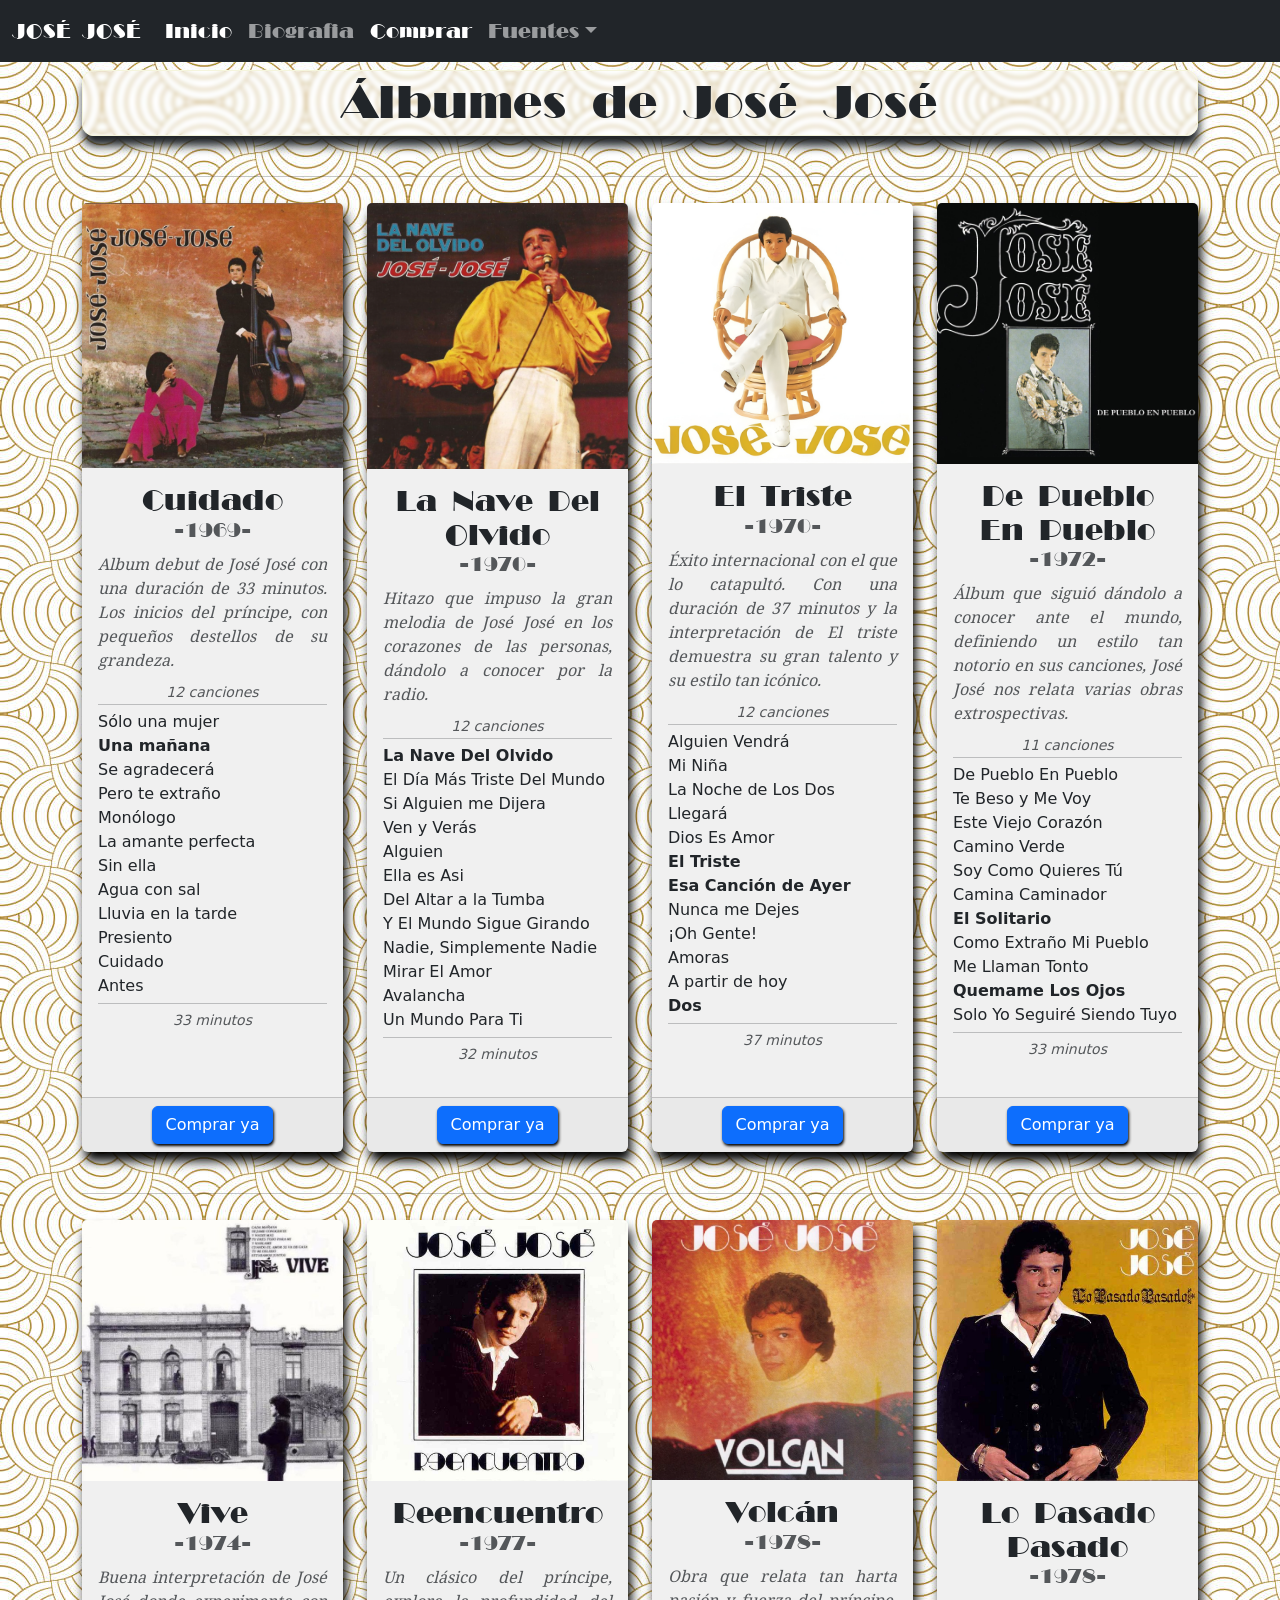
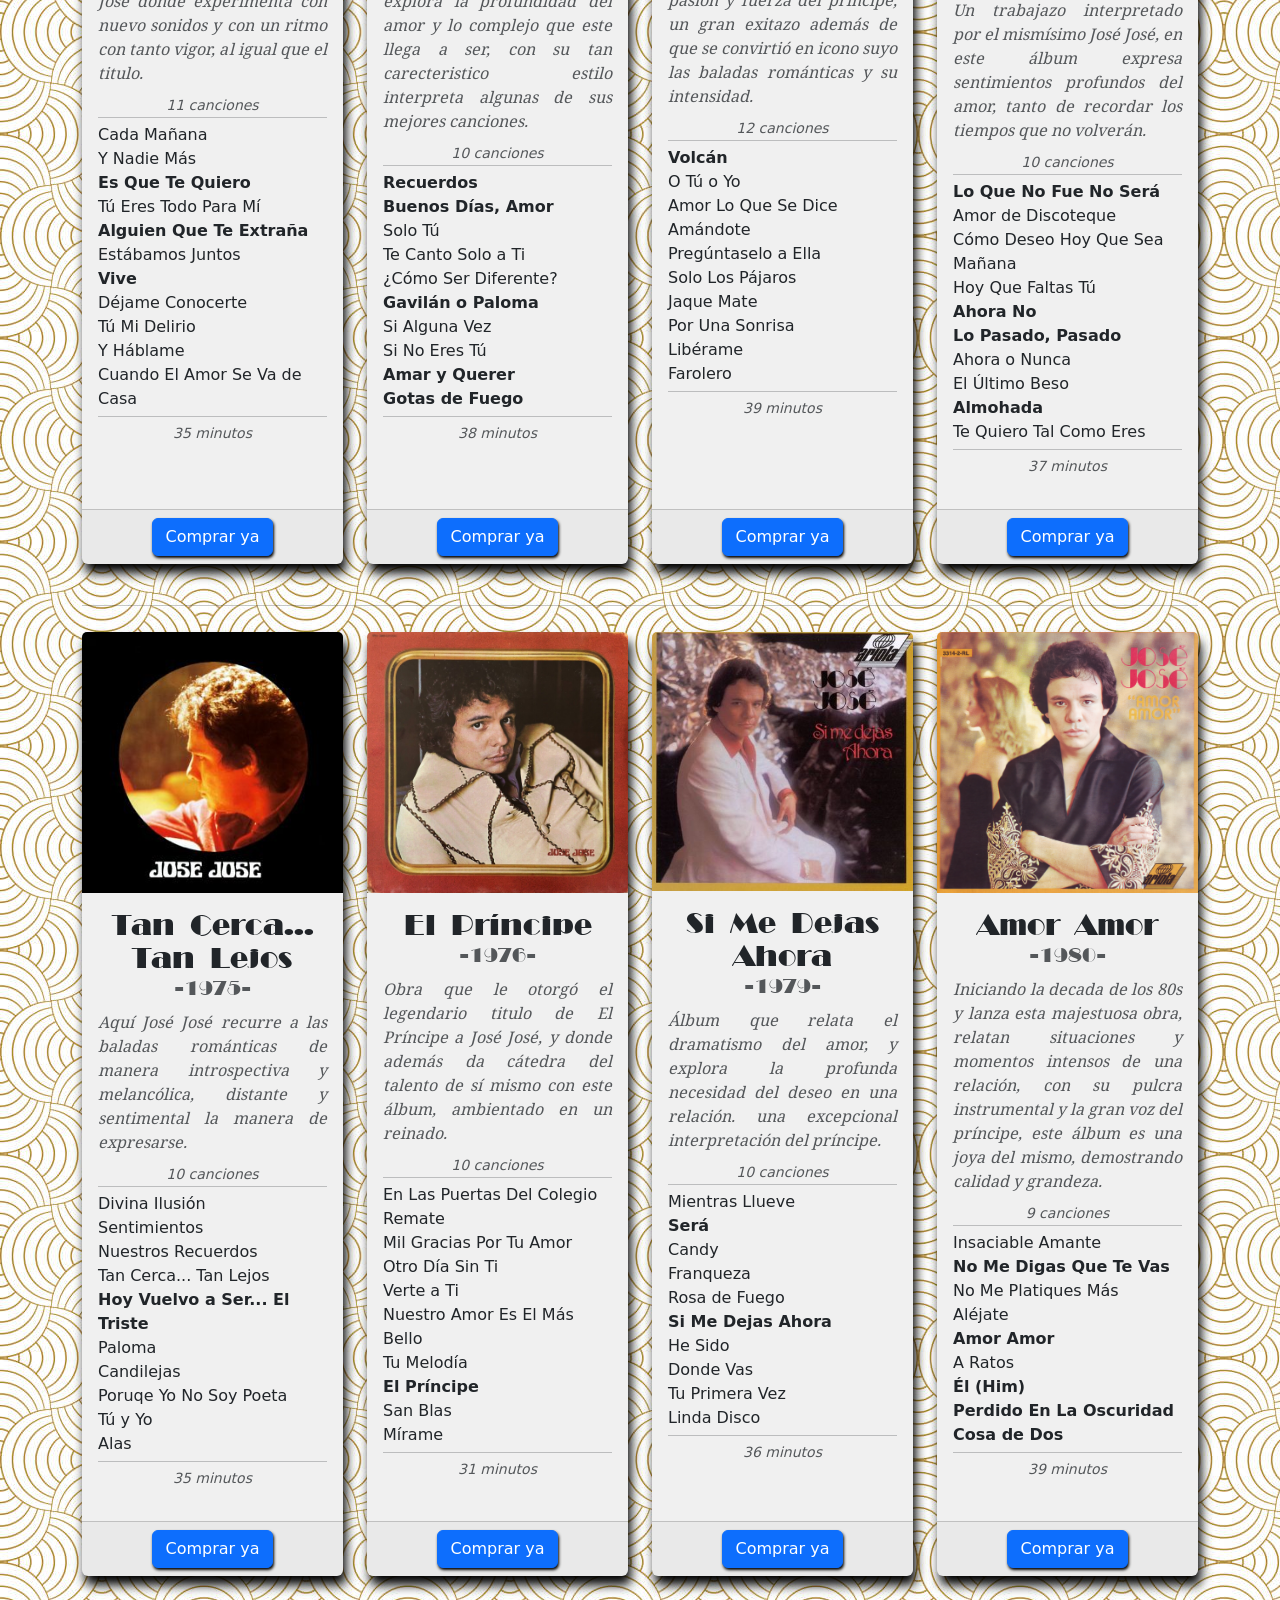
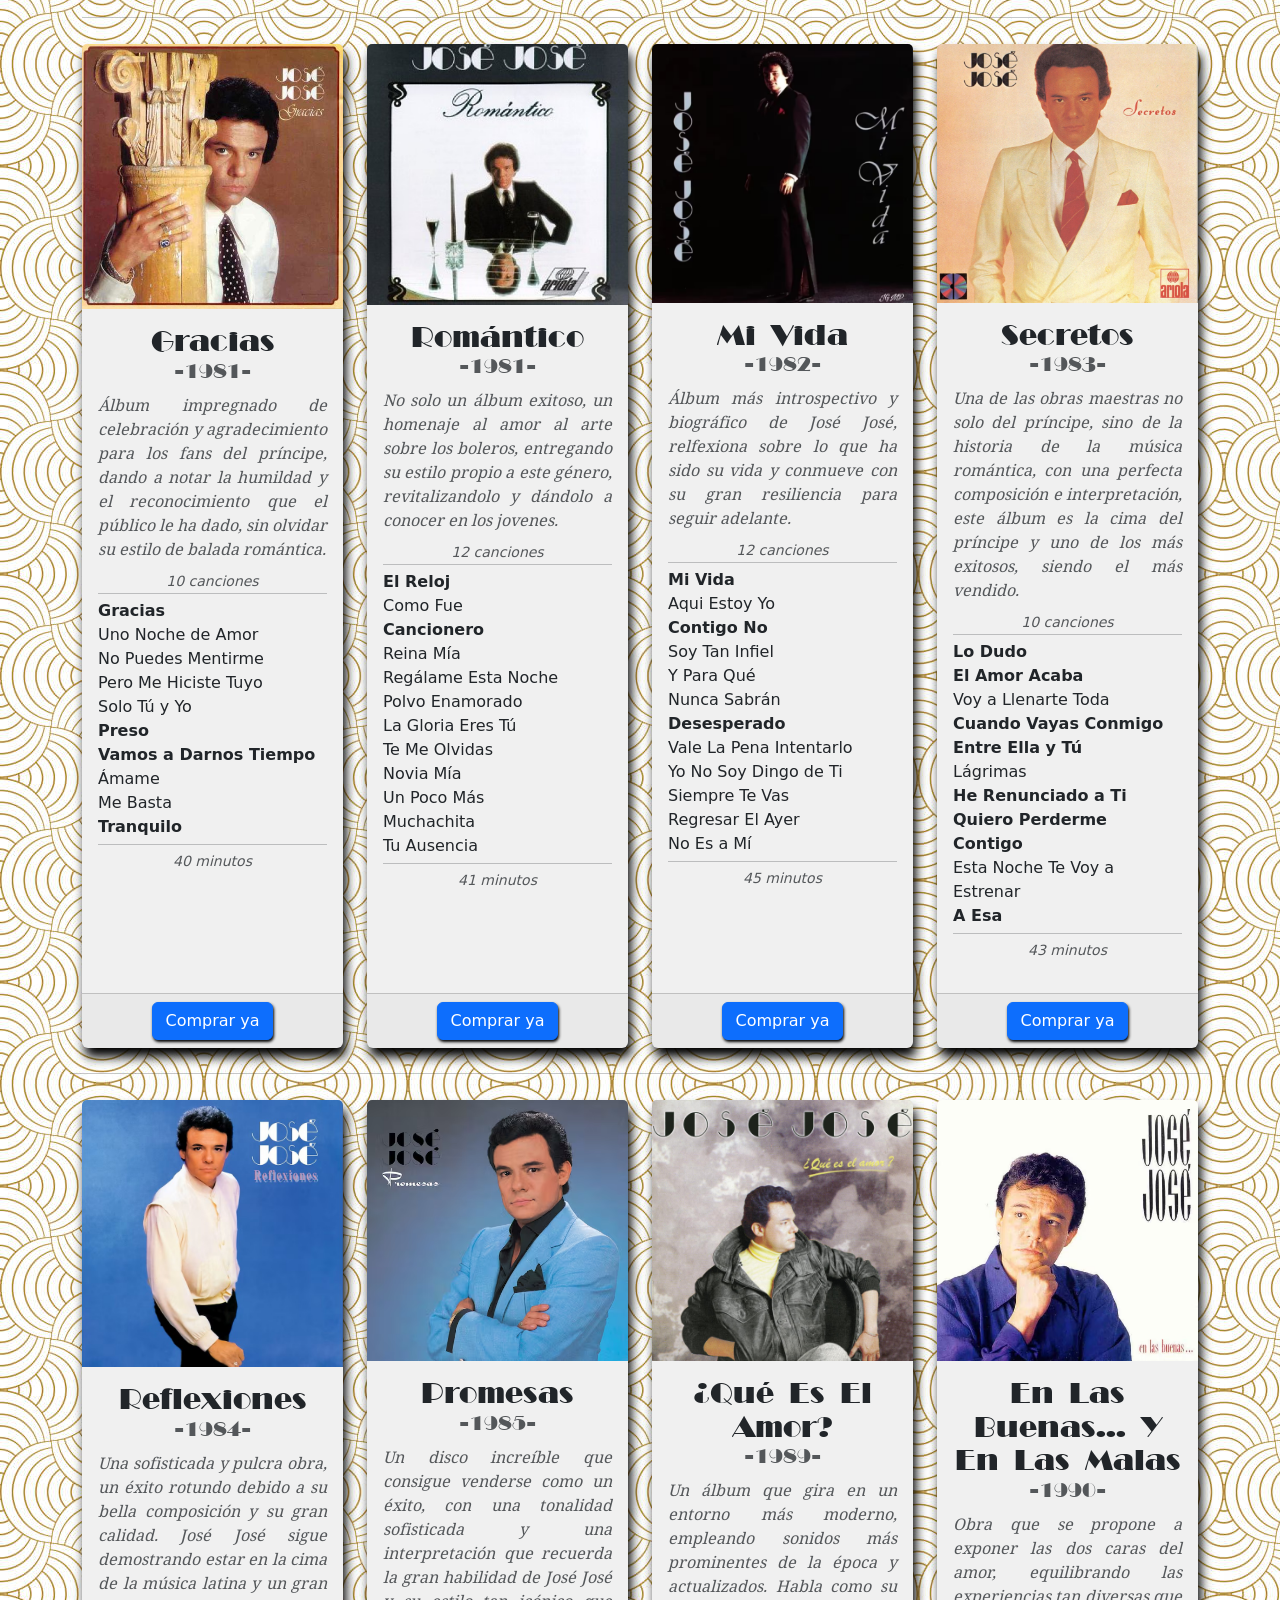
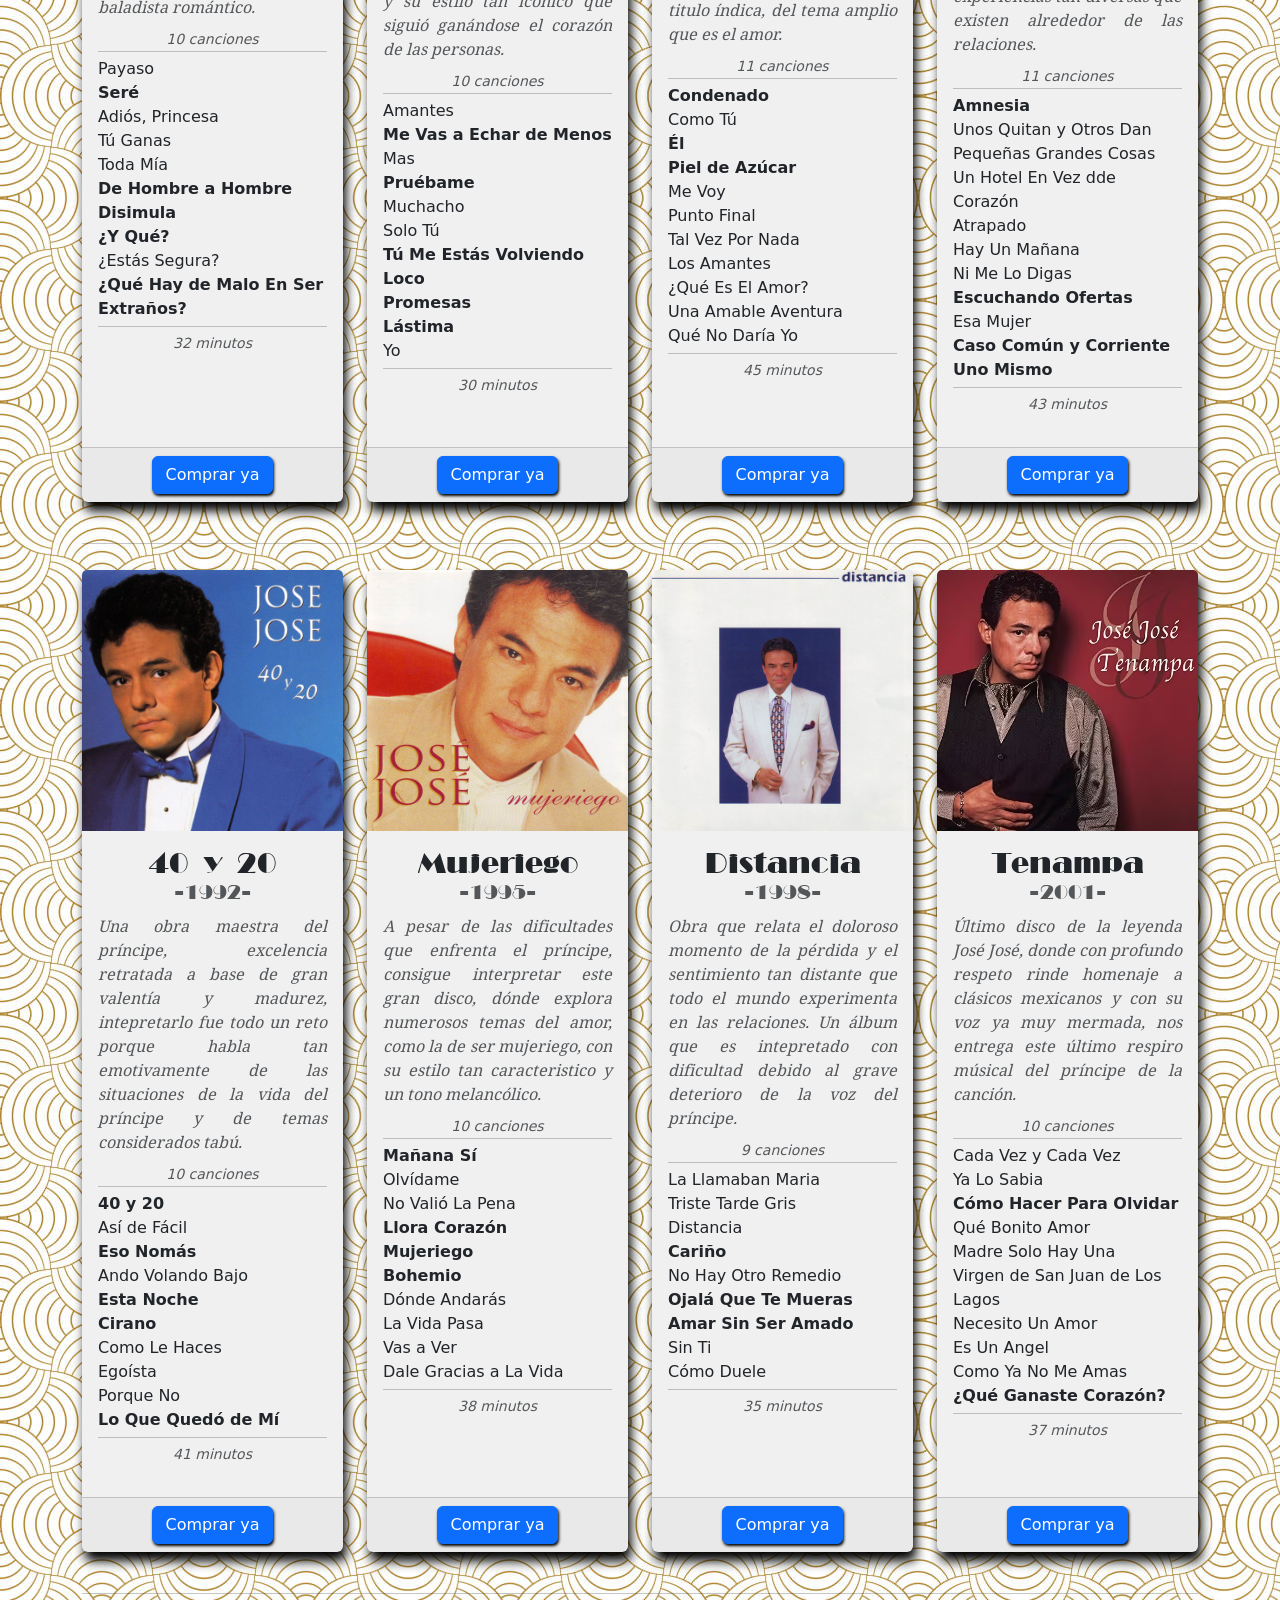
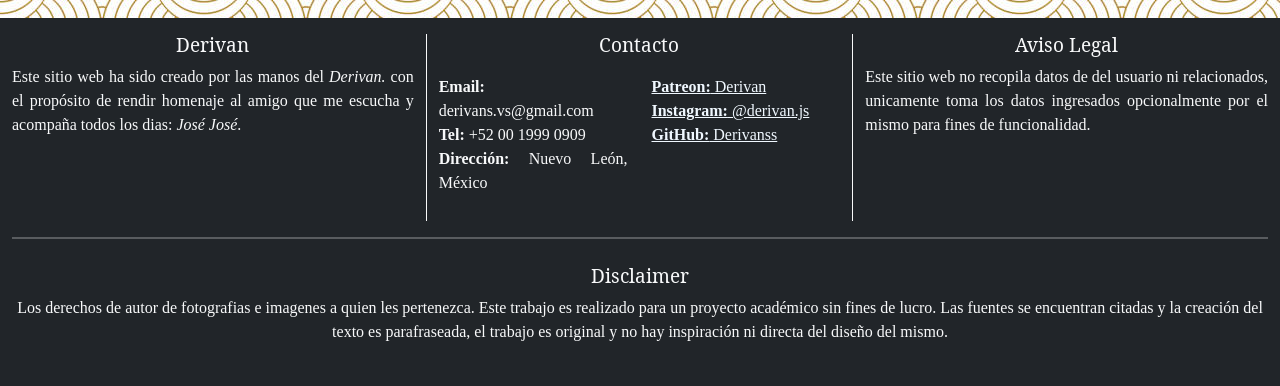
==== albumes.html @ b5725719 "Añadir todos los archivos Subí todos los archivos necesarios para la página, los HTML, los CSS, imág" ====
<!DOCTYPE html>
<html lang="en">
<head>
    <meta charset="UTF-8">
    <meta name="viewport" content="width=device-width, initial-scale=1.0">
    <title>José José Álbumes</title>

    <!--Bootstrap-->
    <link href="https://cdn.jsdelivr.net/npm/bootstrap@5.3.8/dist/css/bootstrap.min.css" rel="stylesheet" integrity="sha384-sRIl4kxILFvY47J16cr9ZwB07vP4J8+LH7qKQnuqkuIAvNWLzeN8tE5YBujZqJLB" crossorigin="anonymous">
    <script src="https://cdn.jsdelivr.net/npm/bootstrap@5.3.8/dist/js/bootstrap.bundle.min.js" integrity="sha384-FKyoEForCGlyvwx9Hj09JcYn3nv7wiPVlz7YYwJrWVcXK/BmnVDxM+D2scQbITxI" crossorigin="anonymous"></script>
    
    <!--Estilos-->
    <link rel="stylesheet" href="style.css">
    <link rel="stylesheet" href="fonts/fonts.css">
</head>
<body>

    <!--Barra de navegción-->
    <nav class="navbar navbar-expand-sm bg-dark navbar-dark sticky-top">

        <!--Contenido del navbar-->
        <div class="container-fluid">

            <!--Logo del navbar-->
            <a class="navbar-brand"  href="index.html">JOSÉ JOSÉ</a>

            <button class="navbar-toggler" type="button" data-bs-toggle="collapse" data-bs-target="#collapsibleNavbar">
                <span class="navbar-toggler-icon"></span>
            </button>

            <!--Los links del navbar-->
            <div class="collapse navbar-collapse" id="collapsibleNavbar">

                <ul class="navbar-nav">
                    <li class="nav-item">
                        <a class="nav-link active" href="#">Inicio</a>
                    </li>

                    <li class="nav-item">
                        <a class="nav-link" href="index.html">Biografia</a>
                    </li>

                    <li class="nav-item">
                        <a class="nav-link active" href="formulario-compra.html">Comprar</a>
                    </li>

                    <li class="nav-item dropdown">
                        <a class="nav-link dropdown-toggle" href="#" role="button" data-bs-toggle="dropdown">Fuentes</a>
                        <ul class="dropdown-menu">
                            <li>
                                <a href="https://www.discogs.com/es/artist/905529-Jos%C3%A9-Jos%C3%A9" class="dropdown-item" target="_blank">🌐 Discogs</a>
                            </li>
                            <li>
                                <a href="https://www.letras.com/jose-jose/discografia/" class="dropdown-item" target="_blank">🌐 Letras</a>
                            </li>
                                <a href="https://www.todomusica.org/jose_jose/discografia/" class="dropdown-item" target="_blank">🌐 TodoMusica</a>
                            </li>
                        </ul>
                    </li>
                </ul>

            </div>

        </div>
    </nav>

    <!--Contenido-->
    <div class="container">

        <div class="row">

            <div class="col-12 mt-2">

                <h1 class="titulos mb-4"> Álbumes de José José</h1>
            </div>
        </div>

        <hr>

        <div class="row">

            <div class="col-6 col-lg-3">

                <div class="card w-100 h-100 c1">
                    <img class="card-img-top w-100" src="images/albums/jose-jose-cuidado.png" alt="José José Cuidado" title="José José Cuidado">
                    <div class="card-body">
                        <h3 class="card-title centro broadway">Cuidado</h3>
                        <h5 class="card-title centro  broadway texto-suave">-1969-</h5>
                        <p class="card-text noto fs-6 justificado fst-italic texto-suave">Album debut de José José con una duración de 33 minutos. Los inicios del príncipe, con pequeños destellos de su grandeza.</p>
                        <p class="centro small texto-suave fst-italic" style="margin-bottom: -15px; margin-top:10px;">12 canciones</p>
                        <hr style="margin-bottom: 5px;">
                        <ol class="list-group list-group-flush list-unstyled">
                            <li>Sólo una mujer</li>
                            <li><strong>Una mañana</strong></li>
                            <li>Se agradecerá</li>
                            <li>Pero te extraño</li>
                            <li>Monólogo</li>
                            <li>La amante perfecta</li>
                            <li>Sin ella</li>
                            <li>Agua con sal</li>
                            <li>Lluvia en la tarde</li>
                            <li>Presiento</li>
                            <li>Cuidado</li>
                            <li>Antes</li>
                        </ol>
                        <hr style="margin-top: 5px;">
                        <p class="centro small texto-suave fst-italic" style="margin-top: -10px;">33 minutos</p>
                    </div>
                    <div class="card-footer text-center">
                        <a href="formulario-compra.html">
                            <button type="button" class="btn btn-primary boton-2">Comprar ya</button>
                        </a>
                    </div>
                </div>

            </div>

            <div class="col-6 col-lg-3">

                <div class="card w-100 h-100 c2">
                    <img class="card-img-top w-100" src="images/albums/jose-jose-la-nave-del-olvido.png" alt="José José La Nave Del Olvido" title="José José La Nave Del Olvido">
                    <div class="card-body">
                        <h3 class="card-title centro broadway">La Nave Del Olvido</h3>
                        <h5 class="card-title centro  broadway texto-suave">-1970-</h5>
                        <p class="card-text noto fs-6 justificado fst-italic texto-suave ">Hitazo que impuso la gran melodia de José José en los corazones de las personas, dándolo a conocer por la radio.</p>
                        <p class="centro small texto-suave fst-italic" style="margin-bottom: -15px; margin-top:10px;">12 canciones</p>
                        <hr style="margin-bottom: 5px;">
                        <ol class="list-group list-group-flush list-unstyled">
                            <li><strong>La Nave Del Olvido</strong></li>
                            <li>El Día Más Triste Del Mundo</li>
                            <li>Si Alguien me Dijera</li>
                            <li>Ven y Verás</li>
                            <li>Alguien</li>
                            <li>Ella es Asi</li>
                            <li>Del Altar a la Tumba</li>
                            <li>Y El Mundo Sigue Girando</li>
                            <li>Nadie, Simplemente Nadie</li>
                            <li>Mirar El Amor</li>
                            <li>Avalancha</li>
                            <li>Un Mundo Para Ti</li>
                        </ol>
                        <hr style="margin-top: 5px;">
                        <p class="centro small texto-suave fst-italic" style="margin-top: -10px;">32 minutos</p>
                    </div>
                    <div class="card-footer text-center">
                        <a href="formulario-compra.html">
                            <button type="button" class="btn btn-primary boton-2">Comprar ya</button>
                        </a>
                    </div>
                </div>

            </div>

            <hr class="d-md-none">

            <div class="col-6 col-lg-3">

                <div class="card w-100 h-100 c3">
                    <img class="card-img-top w-100" src="images/albums/jose-jose-el-triste.png" alt="José José El Triste" title="José José El Triste">
                    <div class="card-body">
                        <h3 class="card-title centro broadway">El Triste</h3>
                        <h5 class="card-title centro  broadway texto-suave">-1970-</h5>
                        <p class="card-text noto fs-6 justificado fst-italic texto-suave">Éxito internacional con el que lo catapultó. Con una duración de 37 minutos y la interpretación de <i>El triste</i> demuestra su gran talento y su estilo tan icónico.</p>
                        <p class="centro small texto-suave fst-italic" style="margin-bottom: -15px; margin-top:10px;">12 canciones</p>
                        <hr style="margin-bottom: 5px;">
                        <ol class="list-group list-group-flush list-unstyled">
                            <li>Alguien Vendrá</li>
                            <li>Mi Niña</li>
                            <li>La Noche de Los Dos</li>
                            <li>Llegará</li>
                            <li>Dios Es Amor</li>
                            <li><strong>El Triste</strong></li>
                            <li><strong>Esa Canción de Ayer</strong></li>
                            <li>Nunca me Dejes</li>
                            <li>¡Oh Gente!</li>
                            <li>Amoras</li>
                            <li>A partir de hoy</li>
                            <li><strong>Dos</strong></li>
                        </ol>
                        <hr style="margin-top: 5px;">
                        <p class="centro small texto-suave fst-italic" style="margin-top: -10px;">37 minutos</p>
                    </div>
                    <div class="card-footer text-center">
                        <a href="formulario-compra.html">
                            <button type="button" class="btn btn-primary boton-2">Comprar ya</button>
                        </a>
                    </div>
                </div>

            </div>

            <div class="col-6 col-lg-3">

                <div class="card w-100 h-100 c4">
                    <img class="card-img-top w-100" src="images/albums/jose-jose-de-pueblo-en-pueblo.jpg" alt="José José De Pueblo En Pueblo" title="José José De Pueblo En Pueblo">
                    <div class="card-body">
                        <h3 class="card-title centro broadway">De Pueblo En Pueblo</h3>
                        <h5 class="card-title centro  broadway texto-suave">-1972-</h5>
                        <p class="card-text noto fs-6 justificado fst-italic texto-suave">Álbum que siguió dándolo a conocer ante el mundo, definiendo un estilo tan notorio en sus canciones, José José nos relata varias obras extrospectivas.</p>
                        <p class="centro small texto-suave fst-italic" style="margin-bottom: -15px; margin-top:10px;">11 canciones</p>
                        <hr style="margin-bottom: 5px;">
                        <ol class="list-group list-group-flush list-unstyled">
                            <li>De Pueblo En Pueblo</li>
                            <li>Te Beso y Me Voy</li>
                            <li>Este Viejo Corazón</li>
                            <li>Camino Verde</li>
                            <li>Soy Como Quieres Tú</li>
                            <li>Camina Caminador</li>
                            <li><strong>El Solitario</strong></li>
                            <li>Como Extraño Mi Pueblo</li>
                            <li>Me Llaman Tonto</li>
                            <li><strong>Quemame Los Ojos</strong></li>
                            <li>Solo Yo Seguiré Siendo Tuyo</li>
                        </ol>
                        <hr style="margin-top: 5px;">
                        <p class="centro small texto-suave fst-italic" style="margin-top: -10px;">33 minutos</p>
                    </div>
                    <div class="card-footer text-center">
                        <a href="formulario-compra.html">
                            <button type="button" class="btn btn-primary boton-2">Comprar ya</button>
                        </a>
                    </div>
                </div>

            </div>

        </div>

        <hr>

        <div class="row">

            <div class="col-6 col-lg-3">

                <div class="card w-100 h-100 c5">
                    <img class="card-img-top w-100" src="images/albums/jose-jose-vive.jpg" alt="José José Vive" title="José José Vive">
                    <div class="card-body">
                        <h3 class="card-title centro broadway">Vive</h3>
                        <h5 class="card-title centro  broadway texto-suave">-1974-</h5>
                        <p class="card-text noto fs-6 justificado fst-italic texto-suave">Buena interpretación de José José donde experimenta con nuevo sonidos y con un ritmo con tanto vigor, al igual que el titulo.</p>
                        <p class="centro small texto-suave fst-italic" style="margin-bottom: -15px; margin-top:10px;">11 canciones</p>
                        <hr style="margin-bottom: 5px;">
                        <ol class="list-group list-group-flush list-unstyled">
                            <li>Cada Mañana</li>
                            <li>Y Nadie Más</li>
                            <strong><li>Es Que Te Quiero</li></strong>
                            <li>Tú Eres Todo Para Mí</li>
                            <strong><li>Alguien Que Te Extraña</li></strong>
                            <li>Estábamos Juntos</li>
                            <strong><li>Vive</li></strong>
                            <li>Déjame Conocerte</li>
                            <li>Tú Mi Delirio</li>
                            <li>Y Háblame</li>
                            <li>Cuando El Amor Se Va de Casa</li>
                        </ol>
                        <hr style="margin-top: 5px;">
                        <p class="centro small texto-suave fst-italic" style="margin-top: -10px;">35 minutos</p>
                    </div>
                    <div class="card-footer text-center">
                        <a href="formulario-compra.html">
                            <button type="button" class="btn btn-primary boton-2">Comprar ya</button>
                        </a>
                    </div>
                </div>

            </div>

            <div class="col-6 col-lg-3">

                 <div class="card w-100 h-100 c6">
                    <img class="card-img-top w-100" src="images/albums/jose-jose-reencuentro.jpg" alt="José José Reencuentro" title="José José Reencuentro">
                    <div class="card-body">
                        <h3 class="card-title centro broadway">Reencuentro</h3>
                        <h5 class="card-title centro  broadway texto-suave">-1977-</h5>
                        <p class="card-text noto fs-6 justificado fst-italic texto-suave">Un clásico del príncipe, explora la profundidad del amor y lo complejo que este llega a ser, con su tan carecteristico estilo interpreta algunas de sus mejores canciones.</p>
                        <p class="centro small texto-suave fst-italic" style="margin-bottom: -15px; margin-top:10px;">10 canciones</p>
                        <hr style="margin-bottom: 5px;">
                        <ol class="list-group list-group-flush list-unstyled">
                            <strong><li>Recuerdos</li></strong>
                            <strong><li>Buenos Días, Amor</li></strong>
                            <li>Solo Tú</li>
                            <li>Te Canto Solo a Ti</li>
                            <li>¿Cómo Ser Diferente?</li>
                            <strong><li>Gavilán o Paloma</li></strong>
                            <li>Si Alguna Vez</li>
                            <li>Si No Eres Tú</li>
                            <strong><li>Amar y Querer</li></strong>
                            <strong><li>Gotas de Fuego</li></strong>
                        </ol>
                        <hr style="margin-top: 5px;">
                        <p class="centro small texto-suave fst-italic" style="margin-top: -10px;">38 minutos</p>
                    </div>
                    <div class="card-footer text-center">
                        <a href="formulario-compra.html">
                            <button type="button" class="btn btn-primary boton-2">Comprar ya</button>
                        </a>
                    </div>
                </div>

            </div>

            <hr class="d-md-none">

            <div class="col-6 col-lg-3">

                 <div class="card w-100 h-100 c7">
                    <img class="card-img-top w-100" src="images/albums/jose-jose-volcan.png" alt="José José Volcán" title="José José Volcán">
                    <div class="card-body">
                        <h3 class="card-title centro broadway">Volcán</h3>
                        <h5 class="card-title centro  broadway texto-suave">-1978-</h5>
                        <p class="card-text noto fs-6 justificado fst-italic texto-suave">Obra que relata tan harta pasión y fuerza del príncipe, un gran exitazo además de que se convirtió en icono suyo las baladas románticas y su intensidad.</p>
                        <p class="centro small texto-suave fst-italic" style="margin-bottom: -15px; margin-top:10px;">12 canciones</p>
                        <hr style="margin-bottom: 5px;">
                        <ol class="list-group list-group-flush list-unstyled">
                            <strong><li>Volcán</li></strong>
                            <li>O Tú o Yo</li>
                            <li>Amor Lo Que Se Dice</li>
                            <li>Amándote</li>
                            <li>Pregúntaselo a Ella</li>
                            <li>Solo Los Pájaros</li>
                            <li>Jaque Mate</li>
                            <li>Por Una Sonrisa</li>
                            <li>Libérame</li>
                            <li>Farolero</li>
                        </ol>
                        <hr style="margin-top: 5px;">
                        <p class="centro small texto-suave fst-italic" style="margin-top: -10px;">39 minutos</p>
                    </div>
                    <div class="card-footer text-center">
                        <a href="formulario-compra.html">
                            <button type="button" class="btn btn-primary boton-2">Comprar ya</button>
                        </a>
                    </div>
                </div>

            </div>

            <div class="col-6 col-lg-3">

                <div class="card w-100 h-100 c8">
                    <img class="card-img-top w-100" src="images/albums/jose-jose-lo-pasado-pasado.jpg" alt="José José Lo Pasado Pasado" title="José José Lo Pasado Pasado">
                    <div class="card-body">
                        <h3 class="card-title centro broadway">Lo Pasado Pasado</h3>
                        <h5 class="card-title centro  broadway texto-suave">-1978-</h5>
                        <p class="card-text noto fs-6 justificado fst-italic texto-suave">Un trabajazo interpretado por el mismísimo José José, en este álbum expresa sentimientos profundos del amor, tanto de recordar los tiempos que no volverán.</p>
                        <p class="centro small texto-suave fst-italic" style="margin-bottom: -15px; margin-top:10px;">10 canciones</p>
                        <hr style="margin-bottom: 5px;">
                        <ol class="list-group list-group-flush list-unstyled">
                            <strong><li>Lo Que No Fue No Será</li></strong>
                            <li>Amor de Discoteque</li>
                            <li>Cómo Deseo Hoy Que Sea Mañana</li>
                            <li>Hoy Que Faltas Tú</li>
                            <strong><li>Ahora No</li></strong>
                            <strong><li>Lo Pasado, Pasado</li></strong>
                            <li>Ahora o Nunca</li>
                            <li>El Último Beso</li>
                            <strong><li>Almohada</li></strong>
                            <li>Te Quiero Tal Como Eres</li>
                        </ol>
                        <hr style="margin-top: 5px;">
                        <p class="centro small texto-suave fst-italic" style="margin-top: -10px;">37 minutos</p>
                    </div>
                    <div class="card-footer text-center">
                        <a href="formulario-compra.html">
                            <button type="button" class="btn btn-primary boton-2">Comprar ya</button>
                        </a>
                    </div>
                </div>

            </div>

        </div>

        <hr>

        <div class="row">
            <div class="col-6 col-lg-3">

                 <div class="card w-100 h-100 c22">
                    <img class="card-img-top w-100" src="images/albums/jose-jose-tan-cerca-tan-lejos.jpg" alt="José José Tan Cerca... Tan Lejos" title="José José Tan Cerca... Tan Lejos">
                    <div class="card-body">
                        <h3 class="card-title centro broadway">Tan Cerca... Tan Lejos</h3>
                        <h5 class="card-title centro  broadway texto-suave">-1975-</h5>
                        <p class="card-text noto fs-6 justificado fst-italic texto-suave">Aquí José José recurre a las baladas románticas de manera introspectiva y melancólica, distante y sentimental la manera de expresarse.</p>
                        <p class="centro small texto-suave fst-italic" style="margin-bottom: -15px; margin-top:10px;">10 canciones</p>
                        <hr style="margin-bottom: 5px;">
                        <ol class="list-group list-group-flush list-unstyled">
                            <li>Divina Ilusión</li>
                            <li>Sentimientos</li>
                            <li>Nuestros Recuerdos</li>
                            <li>Tan Cerca... Tan Lejos</li>
                            <strong><li>Hoy Vuelvo a Ser... El Triste</li></strong>
                            <li>Paloma</li>
                            <li>Candilejas</li>
                            <li>Poruqe Yo No Soy Poeta</li>
                            <li>Tú y Yo</li>
                            <li>Alas</li>
                        </ol>
                        <hr style="margin-top: 5px;">
                        <p class="centro small texto-suave fst-italic" style="margin-top: -10px;">35 minutos</p>
                    </div>
                    <div class="card-footer text-center">
                        <a href="formulario-compra.html">
                            <button type="button" class="btn btn-primary boton-2">Comprar ya</button>
                        </a>
                    </div>
                </div>

            </div>

            <div class="col-6 col-lg-3">

                 <div class="card w-100 h-100 c23">
                    <img class="card-img-top w-100" src="images/albums/jose-jose-el-principe.jpeg" alt="José José El Príncipe" title="José José El Príncipe">
                    <div class="card-body">
                        <h3 class="card-title centro broadway">El Príncipe</h3>
                        <h5 class="card-title centro  broadway texto-suave">-1976-</h5>
                        <p class="card-text noto fs-6 justificado fst-italic texto-suave">Obra que le otorgó el legendario titulo de <em>El Príncipe</em> a José José, y donde además da cátedra del talento de sí mismo con este álbum, ambientado en un reinado.</p>
                        <p class="centro small texto-suave fst-italic" style="margin-bottom: -15px; margin-top:10px;">10 canciones</p>
                        <hr style="margin-bottom: 5px;">
                        <ol class="list-group list-group-flush list-unstyled">
                            <li>En Las Puertas Del Colegio</li>
                            <li>Remate</li>
                            <li>Mil Gracias Por Tu Amor</li>
                            <li>Otro Día Sin Ti</li>
                            <li>Verte a Ti</li>
                            <li>Nuestro Amor Es El Más Bello</li>
                            <li>Tu Melodía</li>
                            <strong><li>El Príncipe</li></strong>
                            <li>San Blas</li>
                            <li>Mírame</li>
                        </ol>
                        <hr style="margin-top: 5px;">
                        <p class="centro small texto-suave fst-italic" style="margin-top: -10px;">31 minutos</p>
                    </div>
                    <div class="card-footer text-center">
                        <a href="formulario-compra.html">
                            <button type="button" class="btn btn-primary boton-2">Comprar ya</button>
                        </a>
                    </div>
                </div>

            </div>

            <hr class="d-md-none">

            <div class="col-6 col-lg-3">

                <div class="card w-100 h-100 c24">
                    <img class="card-img-top w-100" src="images/albums/jose-jose-si-me-dejas-ahora.jpg" alt="José José Si Me Dejas Ahora" title="José José Si Me Dejas Ahora">
                    <div class="card-body">
                        <h3 class="card-title centro broadway">Si Me Dejas Ahora</h3>
                        <h5 class="card-title centro  broadway texto-suave">-1979-</h5>
                        <p class="card-text noto fs-6 justificado fst-italic texto-suave">Álbum que relata el dramatismo del amor, y explora la profunda necesidad del deseo en una relación. una excepcional interpretación del príncipe.</p>
                        <p class="centro small texto-suave fst-italic" style="margin-bottom: -15px; margin-top:10px;">10 canciones</p>
                        <hr style="margin-bottom: 5px;">
                        <ol class="list-group list-group-flush list-unstyled">
                            <li>Mientras Llueve</li>
                            <strong><li>Será</li></strong>
                            <li>Candy</li>
                            <li>Franqueza</li>
                            <li>Rosa de Fuego</li>
                            <strong><li>Si Me Dejas Ahora</li></strong>
                            <li>He Sido</li>
                            <li>Donde Vas</li>
                            <li>Tu Primera Vez</li>
                            <li>Linda Disco</li>
                        </ol>
                        <hr style="margin-top: 5px;">
                        <p class="centro small texto-suave fst-italic" style="margin-top: -10px;">36 minutos</p>
                    </div>
                    <div class="card-footer text-center">
                        <a href="formulario-compra.html">
                            <button type="button" class="btn btn-primary boton-2">Comprar ya</button>
                        </a>
                    </div>
                </div>

            </div>

            <div class="col-6 col-lg-3">

                <div class="card w-100 h-100 c9">
                    <img class="card-img-top w-100" src="images/albums/jose-jose-amor-amor.jpg" alt="José José Amor Amor" title="José José Amor Amor">
                    <div class="card-body">
                        <h3 class="card-title centro broadway">Amor Amor</h3>
                        <h5 class="card-title centro  broadway texto-suave">-1980-</h5>
                        <p class="card-text noto fs-6 justificado fst-italic texto-suave">Iniciando la decada de los 80s y lanza esta majestuosa obra, relatan situaciones y momentos intensos de una relación, con su pulcra instrumental y la gran voz del príncipe, este álbum es una joya del mismo, demostrando calidad y grandeza.</p>
                        <p class="centro small texto-suave fst-italic" style="margin-bottom: -15px; margin-top:10px;">9 canciones</p>
                        <hr style="margin-bottom: 5px;">
                        <ol class="list-group list-group-flush list-unstyled">
                            <li>Insaciable Amante</li>
                            <strong><li>No Me Digas Que Te Vas</li></strong>
                            <li>No Me Platiques Más</li>
                            <li>Aléjate</li>
                            <strong><li>Amor Amor</li></strong>
                            <li>A Ratos</li>
                            <strong><li>Él (Him)</li></strong>
                            <strong><li>Perdido En La Oscuridad</li></strong>
                            <strong><li>Cosa de Dos</li></strong>
                        </ol>
                        <hr style="margin-top: 5px;">
                        <p class="centro small texto-suave fst-italic" style="margin-top: -10px;">39 minutos</p>
                    </div>
                    <div class="card-footer text-center">
                        <a href="formulario-compra.html">
                            <button type="button" class="btn btn-primary boton-2">Comprar ya</button>
                        </a>
                    </div>
                </div>

            </div>

        </div>

        <hr>

        <div class="row">

            <div class="col-6 col-lg-3">

                <div class="card w-100 h-100 c11">
                    <img class="card-img-top w-100" src="images/albums/jose-jose-gracias.jpg" alt="José José Gracias" title="José José Gracias">
                    <div class="card-body">
                        <h3 class="card-title centro broadway">Gracias</h3>
                        <h5 class="card-title centro  broadway texto-suave">-1981-</h5>
                        <p class="card-text noto fs-6 justificado fst-italic texto-suave">Álbum impregnado de celebración y agradecimiento para los fans del príncipe, dando a notar la humildad y el reconocimiento que el público le ha dado, sin olvidar su estilo de balada romántica.</p>
                        <p class="centro small texto-suave fst-italic" style="margin-bottom: -15px; margin-top:10px;">10 canciones</p>
                        <hr style="margin-bottom: 5px;">
                        <ol class="list-group list-group-flush list-unstyled">
                            <strong><li>Gracias</li></strong>
                            <li>Uno Noche de Amor</li>
                            <li>No Puedes Mentirme</li>
                            <li>Pero Me Hiciste Tuyo</li>
                            <li>Solo Tú y Yo</li>
                            <strong><li>Preso</li></strong>
                            <strong><li>Vamos a Darnos Tiempo</li></strong>
                            <li>Ámame</li>
                            <li>Me Basta</li>
                            <strong><li>Tranquilo</li></strong>
                        </ol>
                        <hr style="margin-top: 5px;">
                        <p class="centro small texto-suave fst-italic" style="margin-top: -10px;">40 minutos</p>
                    </div>
                    <div class="card-footer text-center">
                        <a href="formulario-compra.html">
                            <button type="button" class="btn btn-primary boton-2">Comprar ya</button>
                        </a>
                    </div>
                </div>

            </div>

            <div class="col-6 col-lg-3">

                 <div class="card w-100 h-100 c10">
                    <img class="card-img-top w-100" src="images/albums/jose-jose-romantico.jpg" alt="José José Romántico" title="José José Romántico">
                    <div class="card-body">
                        <h3 class="card-title centro broadway">Romántico</h3>
                        <h5 class="card-title centro  broadway texto-suave">-1981-</h5>
                        <p class="card-text noto fs-6 justificado fst-italic texto-suave">No solo un álbum exitoso, un homenaje al amor al arte sobre los boleros, entregando su estilo propio a este género, revitalizandolo y dándolo a conocer en los jovenes.</p>
                        <p class="centro small texto-suave fst-italic" style="margin-bottom: -15px; margin-top:10px;">12 canciones</p>
                        <hr style="margin-bottom: 5px;">
                        <ol class="list-group list-group-flush list-unstyled">
                            <strong><li>El Reloj</li></strong>
                            <li>Como Fue</li>
                            <strong><li>Cancionero</li></strong>
                            <li>Reina Mía</li>
                            <li>Regálame Esta Noche</li>
                            <li>Polvo Enamorado</li>
                            <li>La Gloria Eres Tú</li>
                            <li>Te Me Olvidas</li>
                            <li>Novia Mía</li>
                            <li>Un Poco Más</li>
                            <li>Muchachita</li>
                            <li>Tu Ausencia</li>
                        </ol>
                        <hr style="margin-top: 5px;">
                        <p class="centro small texto-suave fst-italic" style="margin-top: -10px;">41 minutos</p>
                    </div>
                    <div class="card-footer text-center">
                        <a href="formulario-compra.html">
                            <button type="button" class="btn btn-primary boton-2">Comprar ya</button>
                        </a>
                    </div>
                </div>

            </div>

            <hr class="d-md-none">

            <div class="col-6 col-lg-3">

                <div class="card w-100 h-100 c21">
                    <img class="card-img-top w-100" src="images/albums/jose-jose-mi-vida.avif" alt="José José Mi Vida" title="José José Mi Vida">
                    <div class="card-body">
                        <h3 class="card-title centro broadway">Mi Vida </h3>
                        <h5 class="card-title centro  broadway texto-suave">-1982-</h5>
                        <p class="card-text noto fs-6 justificado fst-italic texto-suave">Álbum más introspectivo y biográfico de José José, relfexiona sobre lo que ha sido su vida y conmueve con su gran resiliencia para seguir adelante.</p>
                        <p class="centro small texto-suave fst-italic" style="margin-bottom: -15px; margin-top:10px;">12 canciones</p>
                        <hr style="margin-bottom: 5px;">
                        <ol class="list-group list-group-flush list-unstyled">
                            <strong><li>Mi Vida</li></strong>
                            <li>Aqui Estoy Yo</li>
                            <strong><li>Contigo No</li></strong>
                            <li>Soy Tan Infiel</li>
                            <li>Y Para Qué</li>
                            <li>Nunca Sabrán</li>
                            <strong><li>Desesperado</li></strong>
                            <li>Vale La Pena Intentarlo</li>
                            <li>Yo No Soy Dingo de Ti</li>
                            <li>Siempre Te Vas</li>
                            <li>Regresar El Ayer</li>
                            <li>No Es a Mí</li>
                        </ol>
                        <hr style="margin-top: 5px;">
                        <p class="centro small texto-suave fst-italic" style="margin-top: -10px;">45 minutos</p>
                    </div>
                    <div class="card-footer text-center">
                        <a href="formulario-compra.html">
                            <button type="button" class="btn btn-primary boton-2">Comprar ya</button>
                        </a>
                    </div>
                </div>

            </div>

            <div class="col-6 col-lg-3">

                <div class="card w-100 h-100 c12">
                    <img class="card-img-top w-100" src="images/albums/jose-jose-secretos.jpg" alt="José José Secretos" title="José José Secretos">
                    <div class="card-body">
                        <h3 class="card-title centro broadway">Secretos</h3>
                        <h5 class="card-title centro  broadway texto-suave">-1983-</h5>
                        <p class="card-text noto fs-6 justificado fst-italic texto-suave">Una de las obras maestras no solo del príncipe, sino de la historia de la música romántica, con una perfecta composición e interpretación, este álbum es la cima del príncipe y uno de los más exitosos, siendo el más vendido.</p>
                        <p class="centro small texto-suave fst-italic" style="margin-bottom: -15px; margin-top:10px;">10 canciones</p>
                        <hr style="margin-bottom: 5px;">
                        <ol class="list-group list-group-flush list-unstyled">
                            <strong><li>Lo Dudo</li></strong>
                            <strong><li>El Amor Acaba</li></strong>
                            <li>Voy a Llenarte Toda</li>
                            <strong><li>Cuando Vayas Conmigo</li></strong>
                            <strong><li>Entre Ella y Tú</li></strong>
                            <li>Lágrimas</li>
                            <strong> <li>He Renunciado a Ti</li></strong>
                            <strong><li>Quiero Perderme Contigo</li></strong>
                            <li>Esta Noche Te Voy a Estrenar</li>
                            <strong><li>A Esa</li></strong>
                        </ol>
                        <hr style="margin-top: 5px;">
                        <p class="centro small texto-suave fst-italic" style="margin-top: -10px;">43 minutos</p>
                    </div>
                    <div class="card-footer text-center">
                        <a href="formulario-compra.html">
                            <button type="button" class="btn btn-primary boton-2">Comprar ya</button>
                        </a>
                    </div>
                </div> 

            </div>

        </div>

        <div class="row">

        <hr>

        </div>

        <div class="row">

            <div class="col-6 col-lg-3">

                 <div class="card w-100 h-100 c13">
                    <img class="card-img-top w-100" src="images/albums/jose-jose-reflexiones.jpg" alt="José José Reflexiones" title="José José Reflexiones">
                    <div class="card-body">
                        <h3 class="card-title centro broadway">Reflexiones</h3>
                        <h5 class="card-title centro  broadway texto-suave">-1984-</h5>
                        <p class="card-text noto fs-6 justificado fst-italic texto-suave">Una sofisticada y pulcra obra, un éxito rotundo debido a su bella composición y su gran calidad. José José sigue demostrando estar en la cima de la música latina y un gran baladista romántico.</p>
                        <p class="centro small texto-suave fst-italic" style="margin-bottom: -15px; margin-top:10px;">10 canciones</p>
                        <hr style="margin-bottom: 5px;">
                        <ol class="list-group list-group-flush list-unstyled">
                            <li>Payaso</li>
                            <strong><li>Seré</li></strong>
                            <li>Adiós, Princesa</li>
                            <li>Tú Ganas</li>
                            <li>Toda Mía</li>
                            <strong><li>De Hombre a Hombre</li></strong>
                            <strong><li>Disimula</li></strong>
                            <strong><li>¿Y Qué?</li></strong>
                            <li>¿Estás Segura?</li>
                            <strong><li>¿Qué Hay de Malo En Ser Extraños?</li></strong>
                        </ol>
                        <hr style="margin-top: 5px;">
                        <p class="centro small texto-suave fst-italic" style="margin-top: -10px;">32 minutos</p>
                    </div>
                    <div class="card-footer text-center">
                        <a href="formulario-compra.html">
                            <button type="button" class="btn btn-primary boton-2">Comprar ya</button>
                        </a>
                    </div>
                </div>

            </div>

            <div class="col-6 col-lg-3">

                 <div class="card w-100 h-100 c14">
                    <img class="card-img-top w-100" src="images/albums/jose-jose-promesas.avif" alt="José José Promesas" title="José José Promesas">
                    <div class="card-body">
                        <h3 class="card-title centro broadway">Promesas</h3>
                        <h5 class="card-title centro  broadway texto-suave">-1985-</h5>
                        <p class="card-text noto fs-6 justificado fst-italic texto-suave">Un disco increíble que consigue venderse como un éxito, con una tonalidad sofisticada y una interpretación que recuerda la gran habilidad de José José y su estilo tan icónico que siguió ganándose el corazón de las personas.</p>
                        <p class="centro small texto-suave fst-italic" style="margin-bottom: -15px; margin-top:10px;">10 canciones</p>
                        <hr style="margin-bottom: 5px;">
                        <ol class="list-group list-group-flush list-unstyled">
                            <li>Amantes</li>
                            <strong><li>Me Vas a Echar de Menos</li></strong>
                            <li>Mas</li>
                            <strong><li>Pruébame</li></strong>
                            <li>Muchacho</li>
                            <li>Solo Tú</li>
                            <strong><li>Tú Me Estás Volviendo Loco</li></strong>
                            <strong><li>Promesas</li></strong>
                            <strong><li>Lástima</li></strong>
                            <li>Yo</li>
                        </ol>
                        <hr style="margin-top: 5px;">
                        <p class="centro small texto-suave fst-italic" style="margin-top: -10px;">30 minutos</p>
                    </div>
                    <div class="card-footer text-center">
                        <a href="formulario-compra.html">
                            <button type="button" class="btn btn-primary boton-2">Comprar ya</button>
                        </a>
                    </div>
                </div>

            </div>

            <hr class="d-md-none">

            <div class="col-6 col-lg-3">

                <div class="card w-100 h-100 c15">
                    <img class="card-img-top w-100" src="images/albums/jose-jose-que-es-el-amor.jpg" alt="José José ¿Qué Es El Amor?" title="José José ¿Qué Es El Amor?">
                    <div class="card-body">
                        <h3 class="card-title centro broadway">¿Qué Es El Amor?</h3>
                        <h5 class="card-title centro  broadway texto-suave">-1989-</h5>
                        <p class="card-text noto fs-6 justificado fst-italic texto-suave">Un álbum que gira en un entorno más moderno, empleando sonidos más prominentes de la época y actualizados. Habla como su titulo índica, del tema amplio que es el amor.</p>
                        <p class="centro small texto-suave fst-italic" style="margin-bottom: -15px; margin-top:10px;">11 canciones</p>
                        <hr style="margin-bottom: 5px;">
                        <ol class="list-group list-group-flush list-unstyled">
                            <strong><li>Condenado</li></strong>
                            <li>Como Tú</li>
                            <strong><li>Él</li></strong>
                            <strong><li>Piel de Azúcar</li></strong>
                            <li>Me Voy</li>
                            <li>Punto Final</li>
                            <li>Tal Vez Por Nada</li>
                            <li>Los Amantes</li>
                            <li>¿Qué Es El Amor?</li>
                            <li>Una Amable Aventura</li>
                            <li>Qué No Daría Yo</li>
                        </ol>
                        <hr style="margin-top: 5px;">
                        <p class="centro small texto-suave fst-italic" style="margin-top: -10px;">45 minutos</p>
                    </div>
                    <div class="card-footer text-center">
                        <a href="formulario-compra.html">
                            <button type="button" class="btn btn-primary boton-2">Comprar ya</button>
                        </a>
                    </div>
                </div>

            </div>

            <div class="col-6 col-lg-3">

                <div class="card w-100 h-100 c16">
                    <img class="card-img-top w-100" src="images/albums/jose-jose-en-las-buenas-malas.avif" alt="José José En Las Buenas... Y En Las Malas" title="José José En Las Buenas... Y En Las Malas">
                    <div class="card-body">
                        <h3 class="card-title centro broadway">En Las Buenas... Y En Las Malas</h3>
                        <h5 class="card-title centro  broadway texto-suave">-1990-</h5>
                        <p class="card-text noto fs-6 justificado fst-italic texto-suave">Obra que se propone a exponer las dos caras del amor, equilibrando las experiencias tan diversas que existen alrededor de las relaciones.</p>
                        <p class="centro small texto-suave fst-italic" style="margin-bottom: -15px; margin-top:10px;">11 canciones</p>
                        <hr style="margin-bottom: 5px;">
                        <ol class="list-group list-group-flush list-unstyled">
                            <strong><li>Amnesia</li></strong>
                            <li>Unos Quitan y Otros Dan</li>
                            <li>Pequeñas Grandes Cosas</li>
                            <li>Un Hotel En Vez dde Corazón</li>
                            <li>Atrapado</li>
                            <li>Hay Un Mañana</li>
                            <li>Ni Me Lo Digas</li>
                            <strong><li>Escuchando Ofertas</li></strong>
                            <li>Esa Mujer</li>
                            <strong><li>Caso Común y Corriente</li></strong>
                            <strong><li>Uno Mismo</li></strong>
                        </ol>
                        <hr style="margin-top: 5px;">
                        <p class="centro small texto-suave fst-italic" style="margin-top: -10px;">43 minutos</p>
                    </div>
                    <div class="card-footer text-center">
                        <a href="formulario-compra.html">
                            <button type="button" class="btn btn-primary boton-2">Comprar ya</button>
                        </a>
                    </div>
                </div>  

            </div>

        </div>

        <hr>

        <div class="row">

            <div class="col-6 col-lg-3">

                 <div class="card w-100 h-100 c17">
                    <img class="card-img-top w-100" src="images/albums/jose-jose-40-20.jpg" alt="José José 40 y 20" title="José José 40 y 20">
                    <div class="card-body">
                        <h3 class="card-title centro broadway">40 y 20</h3>
                        <h5 class="card-title centro  broadway texto-suave">-1992-</h5>
                        <p class="card-text noto fs-6 justificado fst-italic texto-suave">Una obra maestra del príncipe, excelencia retratada a base de gran valentía y madurez, intepretarlo fue todo un reto porque habla tan emotivamente de las situaciones de la vida del príncipe y de temas considerados tabú.</p>
                        <p class="centro small texto-suave fst-italic" style="margin-bottom: -15px; margin-top:10px;">10 canciones</p>
                        <hr style="margin-bottom: 5px;">
                        <ol class="list-group list-group-flush list-unstyled">
                            <strong><li>40 y 20</li></strong>
                            <li>Así de Fácil</li>
                            <strong><li>Eso Nomás</li></strong>
                            <li>Ando Volando Bajo</li>
                            <strong><li>Esta Noche</li></strong>
                            <strong><li>Cirano</li></strong>
                            <li>Como Le Haces</li>
                            <li>Egoísta</li>
                            <li>Porque No</li>
                            <strong><li>Lo Que Quedó de Mí</li></strong>
                        </ol>
                        <hr style="margin-top: 5px;">
                        <p class="centro small texto-suave fst-italic" style="margin-top: -10px;">41 minutos</p>
                    </div>
                    <div class="card-footer text-center">
                        <a href="formulario-compra.html">
                            <button type="button" class="btn btn-primary boton-2">Comprar ya</button>
                        </a>
                    </div>
                </div>

            </div>

            <div class="col-6 col-lg-3">

                 <div class="card w-100 h-100 c18">
                    <img class="card-img-top w-100" src="images/albums/jose-jose-mujeriego.jpg" alt="José José Mujeriego" title="José José Mujeriego">
                    <div class="card-body">
                        <h3 class="card-title centro broadway">Mujeriego</h3>
                        <h5 class="card-title centro  broadway texto-suave">-1995-</h5>
                        <p class="card-text noto fs-6 justificado fst-italic texto-suave">A pesar de las dificultades que enfrenta el príncipe, consigue interpretar este gran disco, dónde explora numerosos temas del amor, como la de ser mujeriego, con su estilo tan caracteristico y un tono melancólico.</p>
                        <p class="centro small texto-suave fst-italic" style="margin-bottom: -15px; margin-top:10px;">10 canciones</p>
                        <hr style="margin-bottom: 5px;">
                        <ol class="list-group list-group-flush list-unstyled">
                            <strong><li>Mañana Sí</li></strong>
                            <li>Olvídame</li>
                            <li>No Valió La Pena</li>
                            <strong><li>Llora Corazón</li></strong>
                            <strong><li>Mujeriego</li></strong>
                            <strong><li>Bohemio</li></strong>
                            <li>Dónde Andarás</li>
                            <li>La Vida Pasa</li>
                            <li>Vas a Ver</li>
                            <li>Dale Gracias a La Vida</li>
                        </ol>
                        <hr style="margin-top: 5px;">
                        <p class="centro small texto-suave fst-italic" style="margin-top: -10px;">38 minutos</p>
                    </div>
                    <div class="card-footer text-center">
                        <a href="formulario-compra.html">
                            <button type="button" class="btn btn-primary boton-2">Comprar ya</button>
                        </a>
                    </div>
                </div>

            </div>

            <hr class="d-md-none">

            <div class="col-6 col-lg-3">

                 <div class="card w-100 h-100 c19">
                    <img class="card-img-top w-100" src="images/albums/jose-jose-distancia.jpg" alt="José José Distancia" title="José José Distancia">
                    <div class="card-body">
                        <h3 class="card-title centro broadway">Distancia</h3>
                        <h5 class="card-title centro  broadway texto-suave">-1998-</h5>
                        <p class="card-text noto fs-6 justificado fst-italic texto-suave">Obra que relata el doloroso momento de la pérdida y el sentimiento tan distante que todo el mundo experimenta en las relaciones. Un álbum que es intepretado con dificultad debido al grave deterioro de la voz del príncipe.</p>
                        <p class="centro small texto-suave fst-italic" style="margin-bottom: -15px; margin-top:10px;">9 canciones</p>
                        <hr style="margin-bottom: 5px;">
                        <ol class="list-group list-group-flush list-unstyled">
                            <li>La Llamaban Maria</li>
                            <li>Triste Tarde Gris</li>
                            <li>Distancia</li>
                            <strong><li>Cariño</li></strong>
                            <li>No Hay Otro Remedio</li>
                            <strong><li>Ojalá Que Te Mueras</li></strong>
                            <strong><li>Amar Sin Ser Amado</li></strong>
                            <li>Sin Ti</li>
                            <li>Cómo Duele</li>
                        </ol>
                        <hr style="margin-top: 5px;">
                        <p class="centro small texto-suave fst-italic" style="margin-top: -10px;">35 minutos</p>
                    </div>
                    <div class="card-footer text-center">
                        <a href="formulario-compra.html">
                            <button type="button" class="btn btn-primary boton-2">Comprar ya</button>
                        </a>
                    </div>
                </div>

            </div>

            <div class="col-6 col-lg-3">

                <div class="card w-100 h-100 c20">
                    <img class="card-img-top w-100" src="images/albums/jose-jose-tenampa.avif" alt="José José Tenampa" title="José José Tenampa">
                    <div class="card-body">
                        <h3 class="card-title centro broadway">Tenampa</h3>
                        <h5 class="card-title centro  broadway texto-suave">-2001-</h5>
                        <p class="card-text noto fs-6 justificado fst-italic texto-suave">Último disco de la leyenda José José, donde con profundo respeto rinde homenaje a clásicos mexicanos y con su voz ya muy mermada, nos entrega este último respiro músical del príncipe de la canción.</p>
                        <p class="centro small texto-suave fst-italic" style="margin-bottom: -15px; margin-top:10px;">10 canciones</p>
                        <hr style="margin-bottom: 5px;">
                        <ol class="list-group list-group-flush list-unstyled">
                            <li>Cada Vez y Cada Vez</li>
                            <li>Ya Lo Sabia</li>
                            <strong><li>Cómo Hacer Para Olvidar</li></strong>
                            <li>Qué Bonito Amor</li>
                            <li>Madre Solo Hay Una</li>
                            <li>Virgen de San Juan de Los Lagos</li>
                            <li>Necesito Un Amor</li>
                            <li>Es Un Angel</li>
                            <li>Como Ya No Me Amas</li>
                            <strong><li>¿Qué Ganaste Corazón?</li></strong>
                        </ol>
                        <hr style="margin-top: 5px;">
                        <p class="centro small texto-suave fst-italic" style="margin-top: -10px;">37 minutos</p>
                    </div>
                    <div class="card-footer text-center">
                        <a href="formulario-compra.html">
                            <button type="button" class="btn btn-primary boton-2">Comprar ya</button>
                        </a>
                    </div>
                </div> 

            </div>

        </div>
        
        <hr>

    </div>

    <!--El footer-->
    <footer class="bg-dark text-light py-3 w-100 mt-4">

        <div class="container-fluid">

            <div class="row">

                <div class="col-4" style="border-right-width: 1px; border-right-style: solid;">
                    <h6 class="centro noto">Derivan</h6>
                    <p  class="small justificado fs-6">Este sitio web ha sido creado por las manos del <i>Derivan.</i> con el propósito de rendir homenaje al amigo que me escucha y acompaña todos los dias: <i>José José</i>.</p>
                </div>

                <div class="col-4" style="border-right-width: 1px; border-right-style: solid;">
                    <h6 class="centro noto">Contacto</h6>
                    <div class="row">
                        <div class="col">
                            <ul class="list-unstyled small justificado fs-6">
                                <li><strong>Email:</strong> derivans.vs@gmail.com</li>
                                <li><strong>Tel:</strong> +52 00 1999 0909</li>
                                <li><strong>Dirección:</strong> Nuevo León, México</li>
                            </ul>
                        </div>
                        <div class="col">
                            <ul class="list-unstyled small justificado fs-6">
                                <li><a style="color: rgb(240, 248, 255);" href="https://patreon.com/Derivan?utm_medium=unknown&utm_source=join_link&utm_campaign=creatorshare_creator&utm_content=copyLink"><strong>Patreon:</strong> Derivan</a></li>
                                <li><a style="color: rgb(240, 248, 255);" href="https://www.instagram.com/derivan.js/?__pwa=1"><strong>Instagram:</strong> @derivan.js</a></li>
                                <li><a style="color: rgb(240, 248, 255);" href="https://github.com/Derivanss"><strong>GitHub:</strong> Derivanss</a></li>

                            </ul>
                        </div>
                    </div>
                </div>

                <div class="col-4">
                    <h6 class="centro noto">Aviso Legal</h6>
                    <p class="small justificado fs-6">Este sitio web no recopila datos de del usuario ni relacionados, unicamente toma los datos ingresados opcionalmente por el mismo para fines de funcionalidad.</p>
                </div>
            </div>

            <hr style="border: none; height: 2px; background-color: rgb(255, 255, 255);">

            <div class="row">
                <div class="col">
                    <h6 class="centro noto">Disclaimer</h6>
                    <p class="small centro fs-6">Los derechos de autor de fotografias e imagenes a quien les pertenezca. Este trabajo es realizado para un proyecto académico sin fines de lucro. Las fuentes se encuentran citadas y la creación del texto es parafraseada, el trabajo es original y no hay inspiración ni directa del diseño del mismo. </p>
                </div>

            </div>
        </div>

    </footer>
</body>
</html>
---- style.css ----
/* Etiquetas */

html{
    scroll-padding-top: 70px;
}

body{
    background-image: url(images/fotos/fondo.jpg);
    background-color: unset;
    margin: 0;
    padding: 0;
    overflow-x: hidden;
}

nav{
    font-family: broadway;
    font-size: 20px;
    transition: all .4s ease;
}
nav:hover{
    padding: 10px;
    font-size: 22px;
}

footer{
    font-family: serif;
}

/* Clases */

.d-block{
    width: 100%;
    height: 600px;
    object-fit: cover;
}


.titulos{
    font-size: 45px;
    font-family: broadway;
    text-align: center;
    padding: 5px;
    background-color: rgba(255, 255, 255, .4);
    backdrop-filter: blur(2px);
    border: 1px solid beige;
    border-radius: 12px;
    box-shadow: 1px 10px 10px;
}

.contenidos{
    background-color: rgba(255, 255, 255, .6);
    backdrop-filter: blur(2px);
    padding: 14px;
    margin: 0 12px;
    border-radius: 15px;
    box-shadow: 0 7px 5px;
}

.textos{
    text-align: justify;
    font-size: 24px;
    font-family: 'Times New Roman', Times;
}

.centro{
    text-align: center;
}

.justificado{
    text-align: justify;
}

.noto{
    font-family: serif-noto;
    font-size: 19px;
}

.broadway{
    font-family: broadway;
}

.texto-suave{
    opacity: .75;
    transition: all .5s ease;
}

.col{
    margin: 10px 0;
}

.col-6, .col-lg-4{
    margin:  10px 0 25px 0;
}

/* Clases Cards */

.card{
    width: 250px;
    box-shadow: 3px 9px 11px rgb(0, 0, 0);
    background-color: rgb(240, 240, 240);
    border: 1px transparent;
}

.card-img-top{
    min-height: 200px;
}

.card-title{
    margin: 0;
    padding: 0;
}

.card-text{
    margin: 10px 0 10px 0;
}


/* Cuidado */
.c1{
    transition: all .4s ease;
}

.c1:hover{
    transform: scale(1.03);
    background-color: rgb(255, 110, 20);
    color: unset;
}

/* La nave */
.c2{
    transition: all .4s ease;
}

.c2:hover{
    transform: scale(1.03);
    background-color: rgb(252, 38, 38);
    color: unset;
}

/* El triste */
.c3{
    transition: all .4s ease;
}

.c3:hover{
    transform: scale(1.03);
    background-color: rgb(255, 214, 79);
    color: unset;
}

/* De Pueblo */
.c4{
    transition: all .4s ease;
}

.c4:hover{
    transform: scale(1.03);
    background-color: rgb(170, 206, 194);;
    color: unset;
}

/* Vive */
.c5{
    transition: all .4s ease;
}

.c5:hover{
    transform: scale(1.03);
    background-color: rgb(255, 255, 255);
    color: unset;
}

/* Reencuentro */
.c6{
    transition: all .4s ease;
}

.c6:hover{
    transform: scale(1.03);
    background-color: rgb(255, 255, 255);
    color: unset;
}

/* Volcan */
.c7{
    transition: all .4s ease;
}

.c7:hover{
    transform: scale(1.03);
    background-color: rgb(245, 96, 51);
    color: rgb(255, 255, 255);
}

/* Lo pasado */
.c8{
    transition: all .4s ease;
}

.c8:hover{
    transform: scale(1.03);
    background-color: rgb(224, 173, 4);
    color: rgb(255, 255, 255);
}

/* Amor Amor */
.c9{
    transition: all .4s ease;
}

.c9:hover{
    transform: scale(1.03);
    background-color: rgb(239, 165, 6);
    color: unset;
}

/* Romántico */
.c10{
    transition: all .4s ease;
}

.c10:hover{
    transform: scale(1.03);
    background-color: rgb(37, 42, 46);
    color: rgb(255, 255, 255);
}


/* Gracias */
.c11{
    transition: all .4s ease;
}

.c11:hover{
    transform: scale(1.03);
    background-color: rgb(250, 220, 155);
    color: unset;
}

/* Secretos */
.c12{
    transition: all .4s ease;
}

.c12:hover{
    transform: scale(1.03);
    background-color: rgb(249, 218, 147);
    color: unset;
}

/* Reflexiones */
.c13{
    transition: all .4s ease;
}

.c13:hover{
    transform: scale(1.03);
    background-color: rgb(65, 120, 196);
    color: rgb(255, 255, 255);
}

/* Promesas */
.c14{
    transition: all .4s ease;
}

.c14:hover{
    transform: scale(1.03);
    background-color: rgb(84, 152, 199);
    color: unset;
}

/* Que es el amor */
.c15{
    transition: all .4s ease;
}

.c15:hover{
    transform: scale(1.03);
    background-color: rgb(117, 116, 116);
    color: rgb(213, 213, 213);
}

/* En las buenas */
.c16{
    transition: all .4s ease;
}

.c16:hover{
    transform: scale(1.03);
    background-color: rgb(35, 50, 136);
    color: rgb(255, 255, 255);
}

/* 40 y 20 */
.c17{
    transition: all .4s ease;
}

.c17:hover{
    transform: scale(1.03);
    background-color: rgb(63, 83, 163);
    color: rgb(255, 255, 255);
}

/* Mujeriego */
.c18{
    transition: all .4s ease;
}

.c18:hover{
    transform: scale(1.03);
    background-color: rgb(255, 32, 32);
    color: rgb(255, 255, 255);
}

/* Distancia */
.c19{
    transition: all .4s ease;
}

.c19:hover{
    transform: scale(1.03);
    background-color: rgb(52, 91, 176);
    color: rgb(255, 255, 255);
}

/* Tenampa */
.c20{
    transition: all .4s ease;
}

.c20:hover{
    transform: scale(1.03);
    background-color: rgb(184, 32, 32);
    color: rgb(255, 255, 255);
}

/* Mi Vida */
.c21{
    transition: all .4s ease;
}

.c21:hover{
    transform: scale(1.03);
    background-color: rgb(0, 0, 0);
    color: rgb(255, 255, 255);
}

/* Tan Cerca */
.c22{
    transition: all .4s ease;
}

.c22:hover{
    transform: scale(1.03);
    background-color: rgb(0, 0, 0);
    color: rgb(255, 255, 255);
}

/* El Príncipe */
.c23{
    transition: all .4s ease;
}

.c23:hover{
    transform: scale(1.03);
    background-color: rgb(185, 49, 49);
    color: unset;
}

/* Si Me Dejas */
.c24{
    transition: all .4s ease;
}

.c24:hover{
    transform: scale(1.03);
    background-color: rgb(202, 172, 22);
    color: unset;
}

.boton-1{
    box-shadow: 2px 5px 6px rgb(0, 0, 0);
    transition: all .5s ease;
}

.boton-1:hover{
    transform: scale(.95);
}
.boton-2{
    box-shadow: 1px 2px 3px rgb(0, 0, 0);
    transition: all .5s ease;
}

.boton-2:hover{
    transform: scale(.90);
}

fieldset{
    background-color: rgba(73, 73, 73, 0.5);
}

.inputs-form{
    background-color: rgba(255, 255, 255, .5);
    margin: 7px 0;
    border: none;
    border-top: 4px solid black;
    border-radius: 4px;
    width: 100%;
    height: 35px;
}
---- fonts/fonts.css ----
@font-face {
    font-family: broadway;
    src: url(./broadway-bold.ttf) format("truetype");
}

@font-face {
    font-family: serif-noto;
    src: url(./NotoSerifGrantha-Regular.ttf) format("truetype");
}
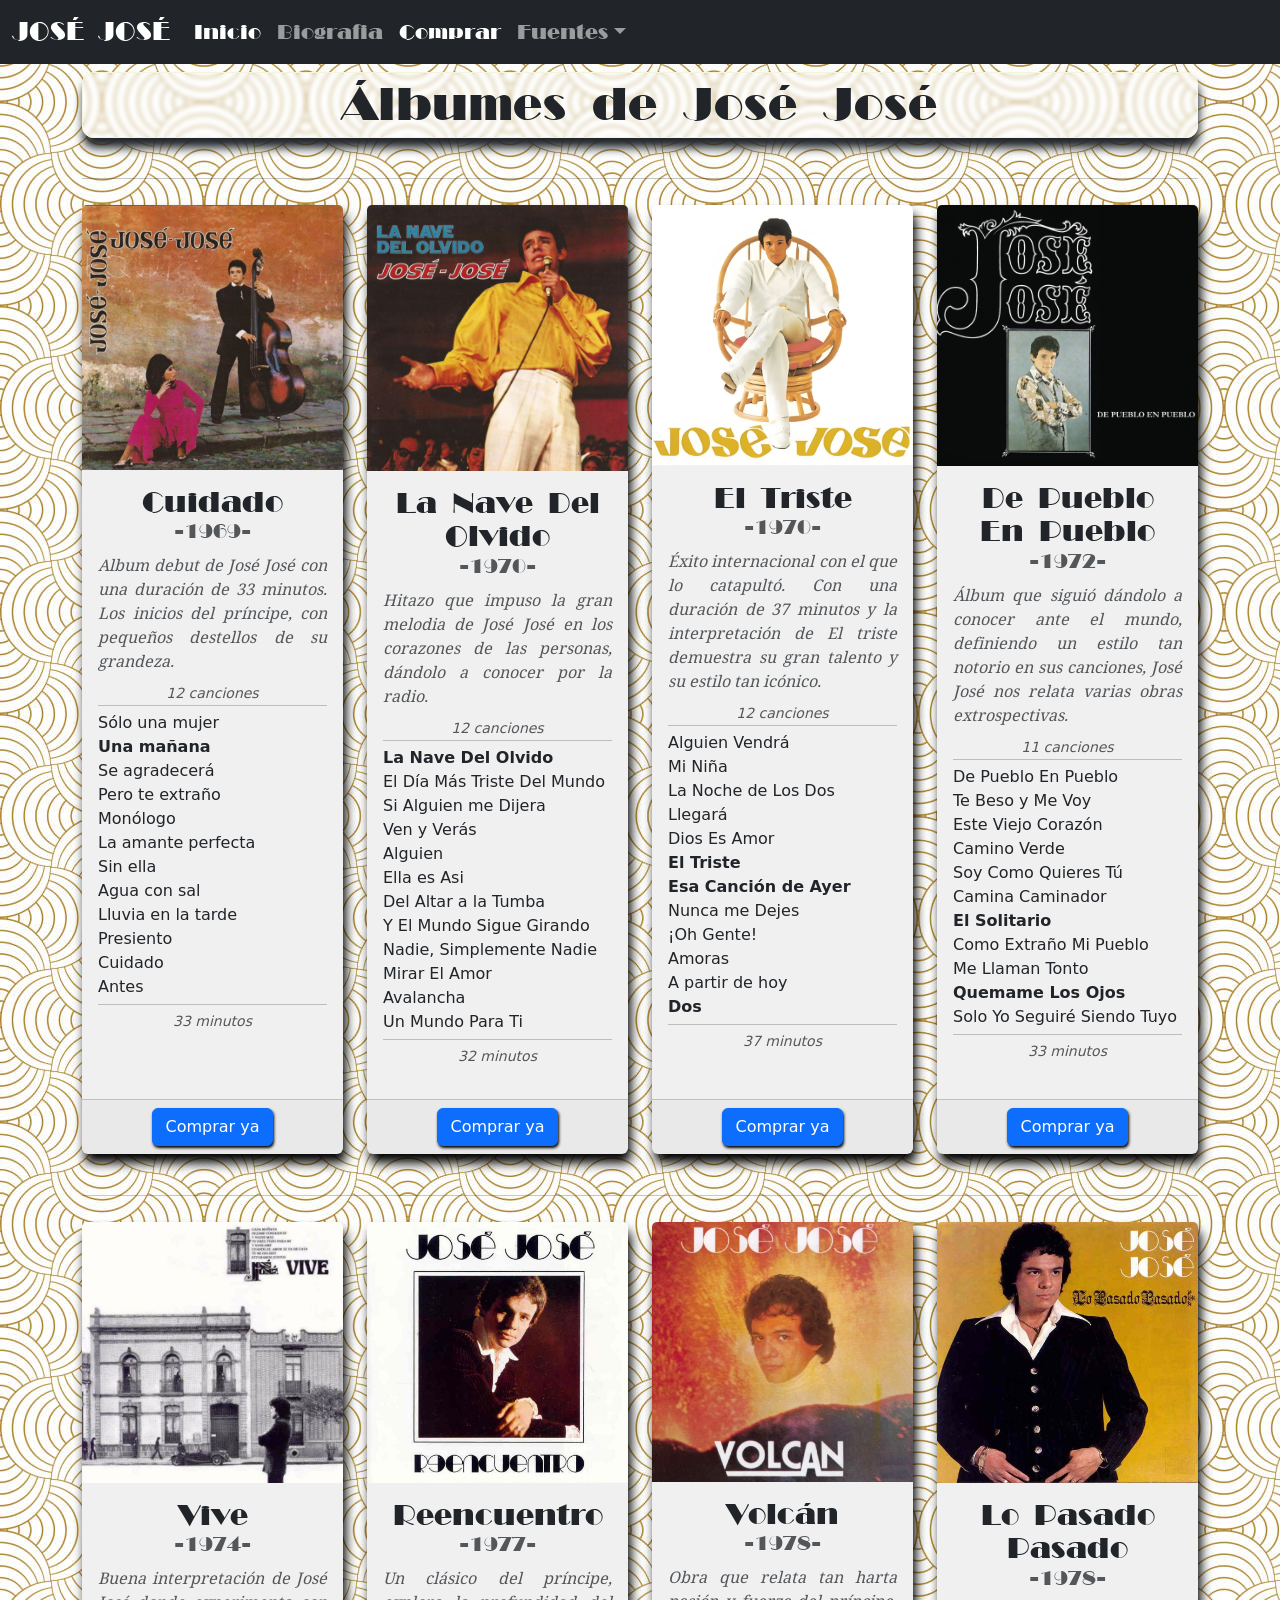
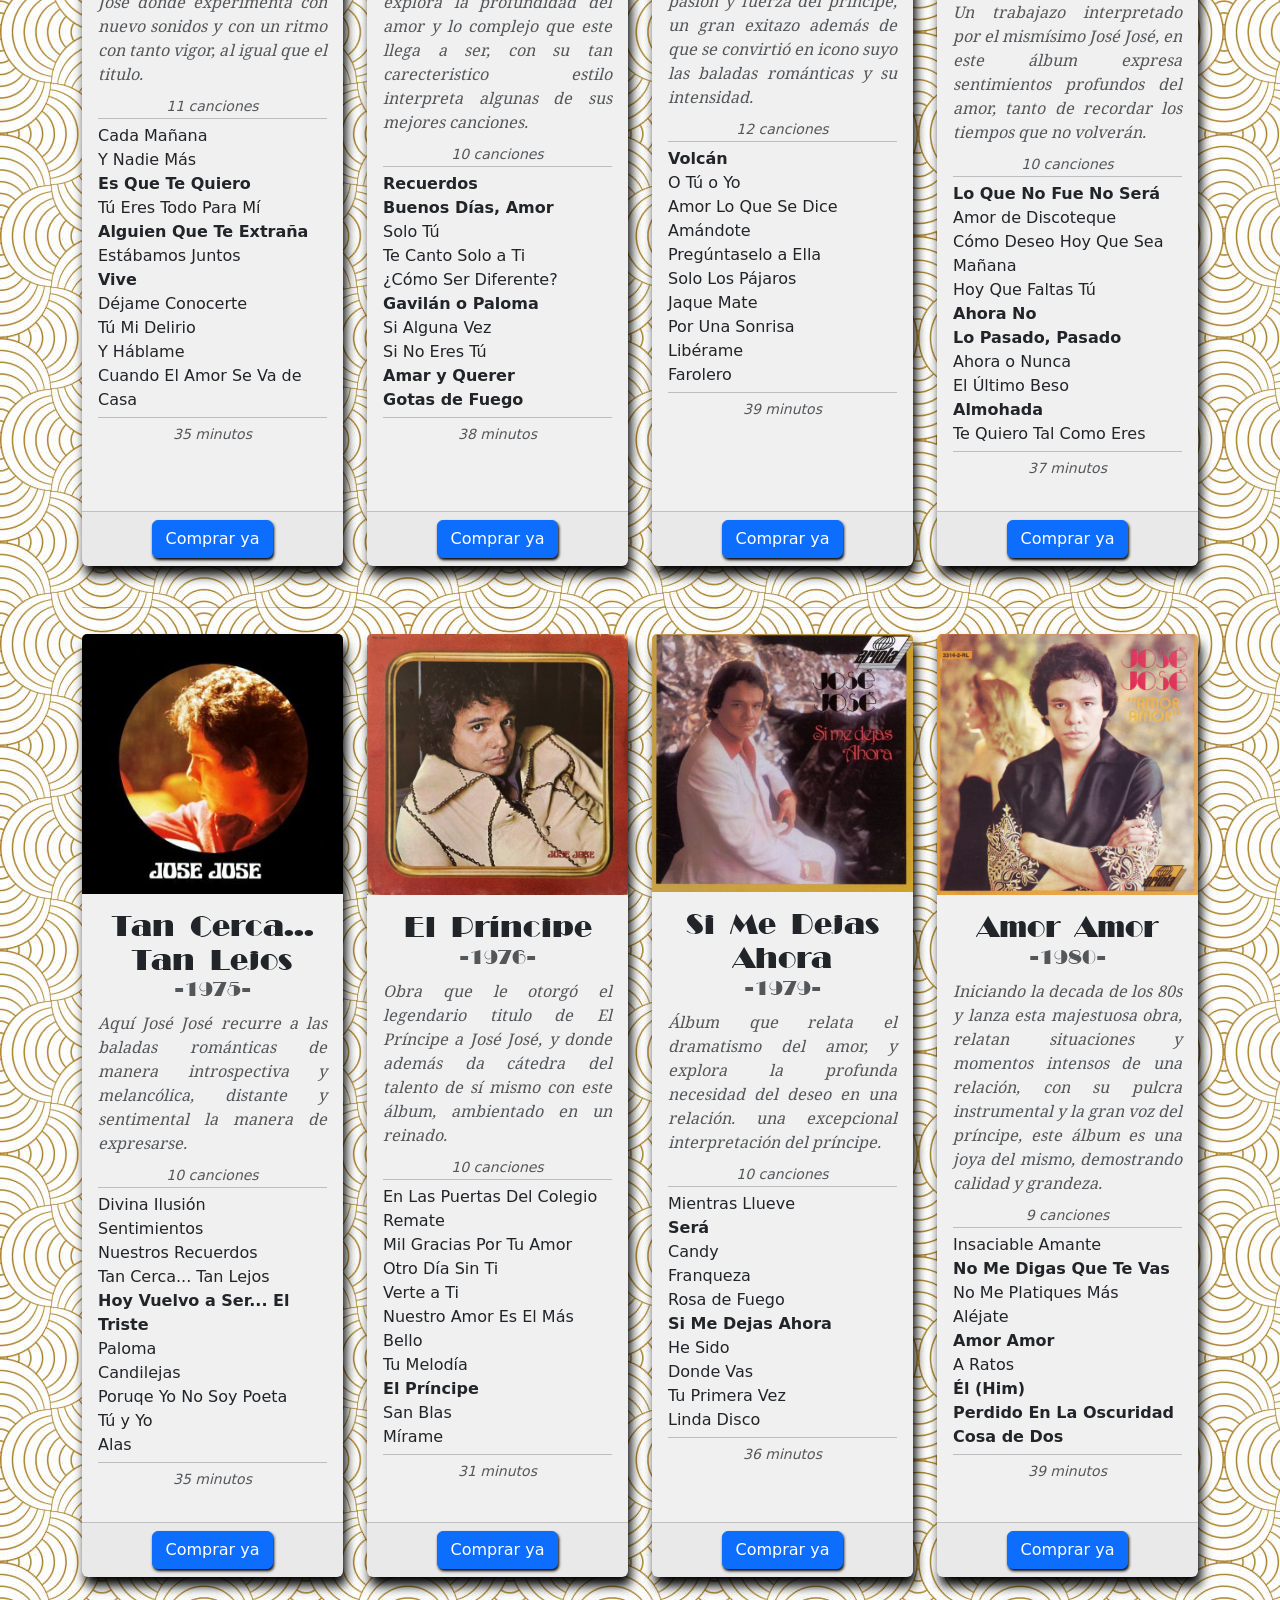
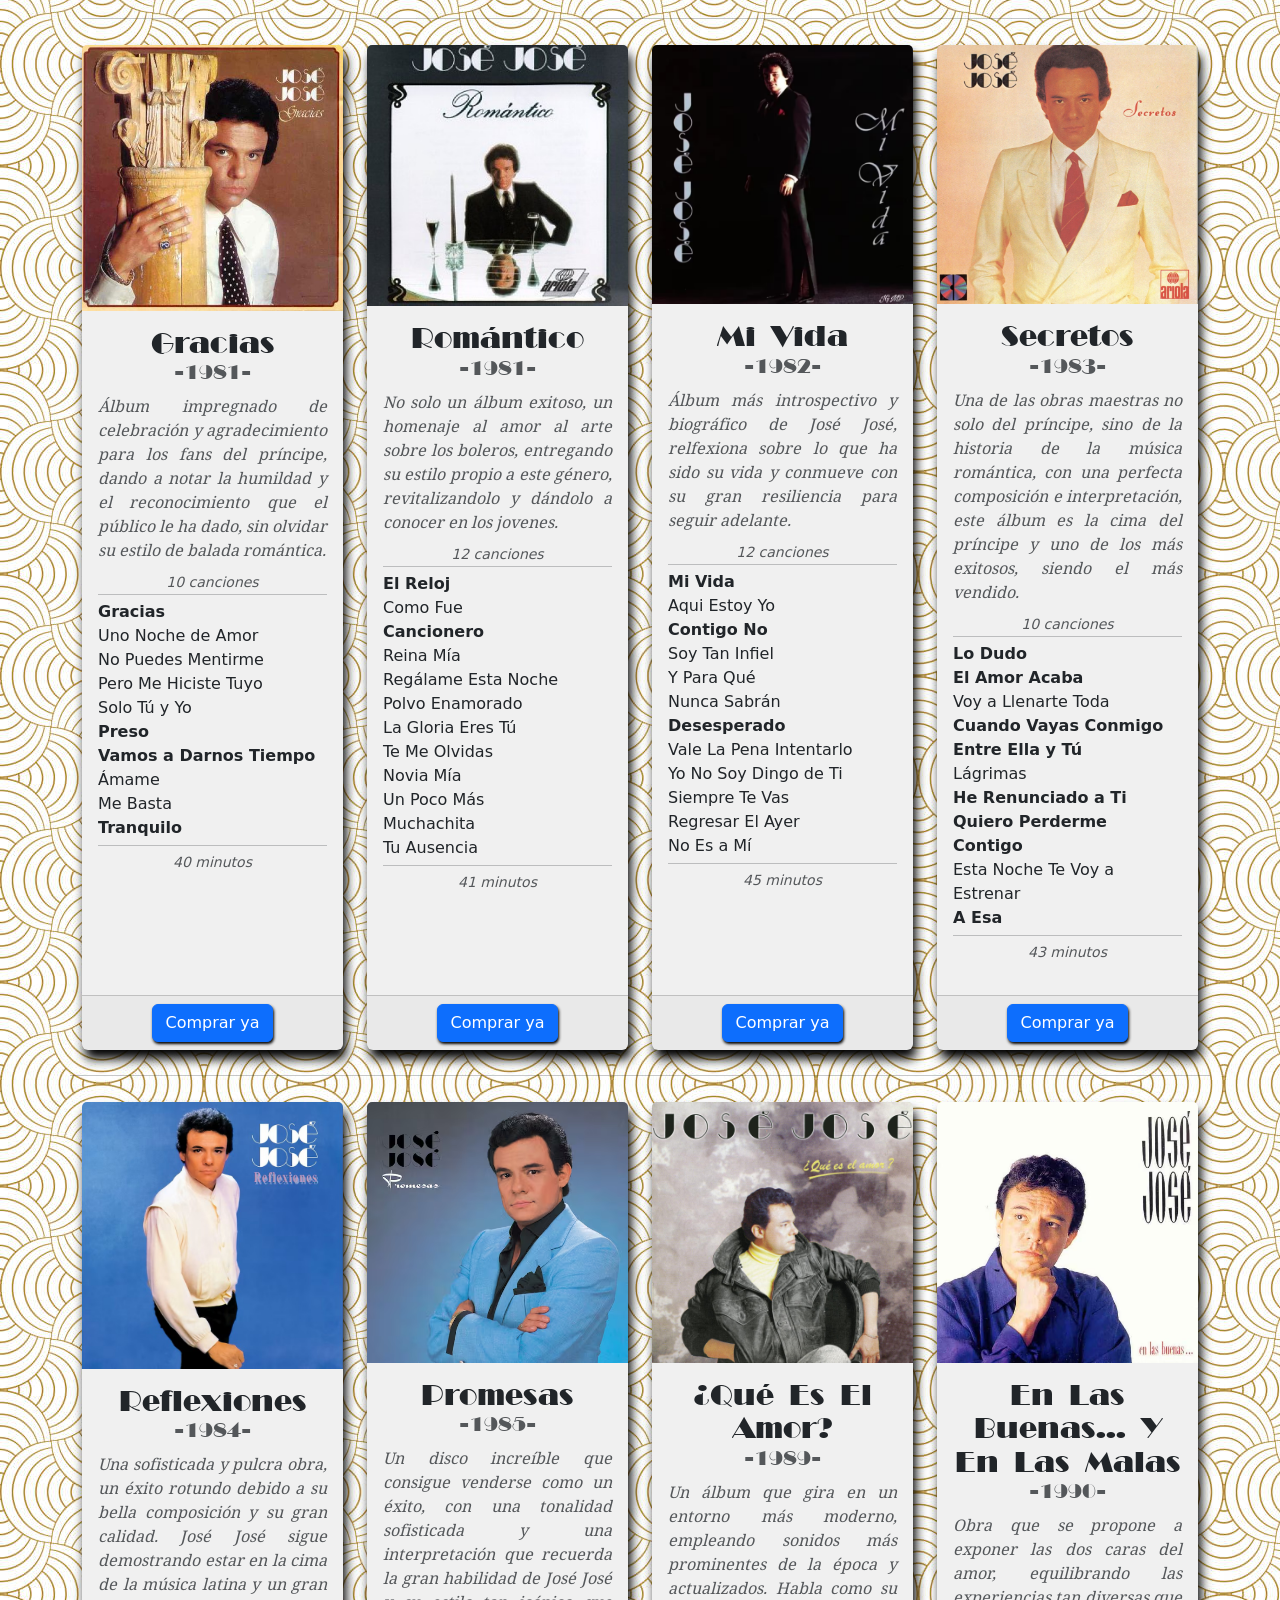
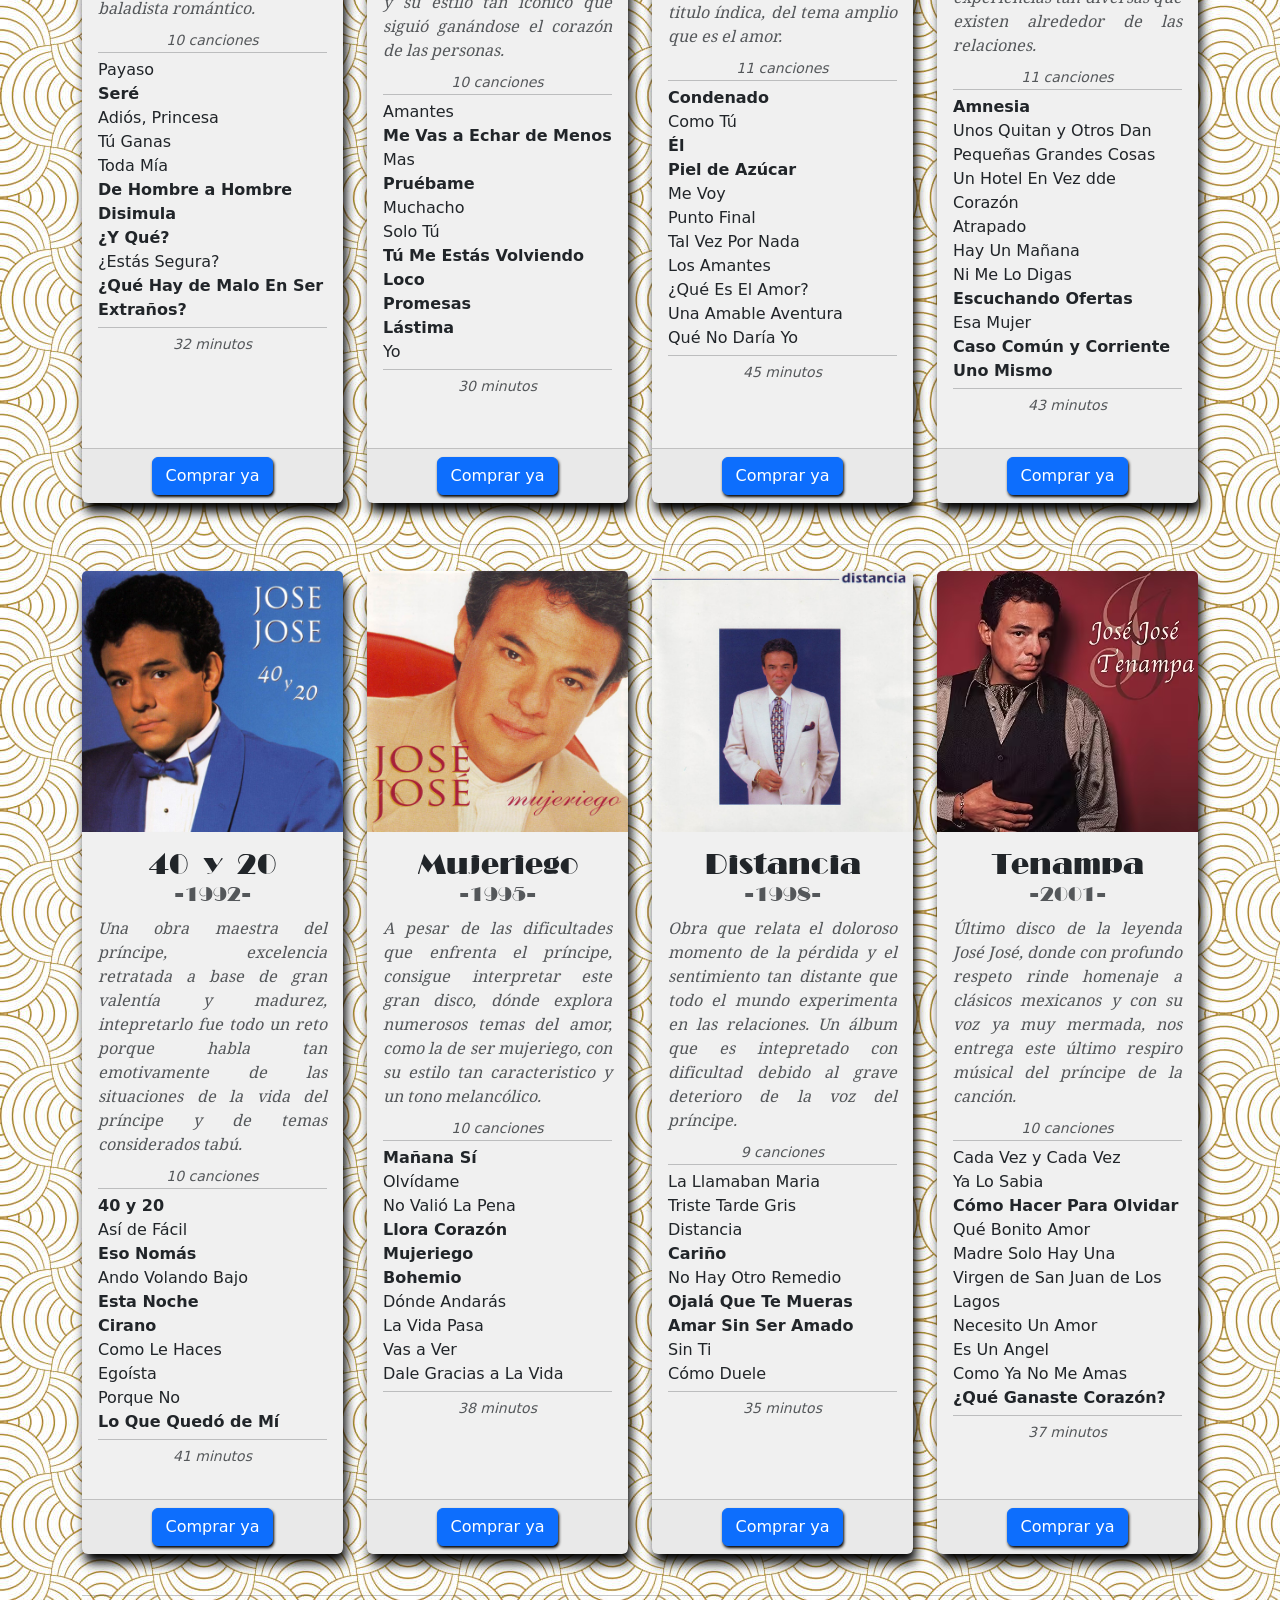
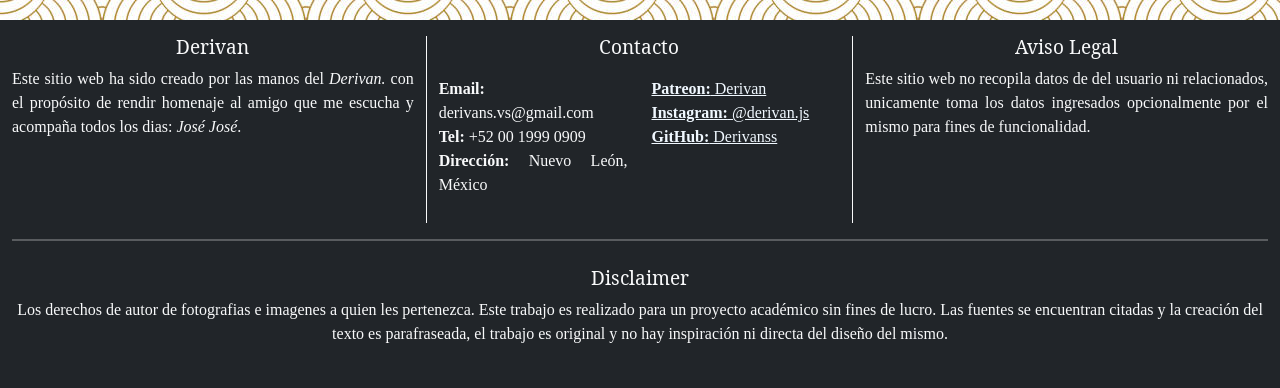
==== commit f6dcdb07: "Correción menores Añadir rem a las medidas de la letra y hacer más pequeña la letra al entrar desde " ====
--- a/albumes.html
+++ b/albumes.html
@@ -967,21 +967,21 @@
 
                 <div class="col-4" style="border-right-width: 1px; border-right-style: solid;">
                     <h6 class="centro noto">Derivan</h6>
-                    <p  class="small justificado fs-6">Este sitio web ha sido creado por las manos del <i>Derivan.</i> con el propósito de rendir homenaje al amigo que me escucha y acompaña todos los dias: <i>José José</i>.</p>
+                    <p  class="small justificado fs-6 footer-text">Este sitio web ha sido creado por las manos del <i>Derivan.</i> con el propósito de rendir homenaje al amigo que me escucha y acompaña todos los dias: <i>José José</i>.</p>
                 </div>
 
                 <div class="col-4" style="border-right-width: 1px; border-right-style: solid;">
                     <h6 class="centro noto">Contacto</h6>
                     <div class="row">
                         <div class="col">
-                            <ul class="list-unstyled small justificado fs-6">
+                            <ul class="list-unstyled small justificado fs-6 footer-text">
                                 <li><strong>Email:</strong> derivans.vs@gmail.com</li>
                                 <li><strong>Tel:</strong> +52 00 1999 0909</li>
                                 <li><strong>Dirección:</strong> Nuevo León, México</li>
                             </ul>
                         </div>
                         <div class="col">
-                            <ul class="list-unstyled small justificado fs-6">
+                            <ul class="list-unstyled small justificado fs-6 footer-text">
                                 <li><a style="color: rgb(240, 248, 255);" href="https://patreon.com/Derivan?utm_medium=unknown&utm_source=join_link&utm_campaign=creatorshare_creator&utm_content=copyLink"><strong>Patreon:</strong> Derivan</a></li>
                                 <li><a style="color: rgb(240, 248, 255);" href="https://www.instagram.com/derivan.js/?__pwa=1"><strong>Instagram:</strong> @derivan.js</a></li>
                                 <li><a style="color: rgb(240, 248, 255);" href="https://github.com/Derivanss"><strong>GitHub:</strong> Derivanss</a></li>
@@ -993,7 +993,7 @@
 
                 <div class="col-4">
                     <h6 class="centro noto">Aviso Legal</h6>
-                    <p class="small justificado fs-6">Este sitio web no recopila datos de del usuario ni relacionados, unicamente toma los datos ingresados opcionalmente por el mismo para fines de funcionalidad.</p>
+                    <p class="small justificado fs-6 footer-text">Este sitio web no recopila datos de del usuario ni relacionados, unicamente toma los datos ingresados opcionalmente por el mismo para fines de funcionalidad.</p>
                 </div>
             </div>
 
@@ -1002,7 +1002,7 @@
             <div class="row">
                 <div class="col">
                     <h6 class="centro noto">Disclaimer</h6>
-                    <p class="small centro fs-6">Los derechos de autor de fotografias e imagenes a quien les pertenezca. Este trabajo es realizado para un proyecto académico sin fines de lucro. Las fuentes se encuentran citadas y la creación del texto es parafraseada, el trabajo es original y no hay inspiración ni directa del diseño del mismo. </p>
+                    <p class="small centro fs-6 footer-text">Los derechos de autor de fotografias e imagenes a quien les pertenezca. Este trabajo es realizado para un proyecto académico sin fines de lucro. Las fuentes se encuentran citadas y la creación del texto es parafraseada, el trabajo es original y no hay inspiración ni directa del diseño del mismo. </p>
                 </div>
 
             </div>
--- a/style.css
+++ b/style.css
@@ -1,6 +1,7 @@
 /* Etiquetas */
 
 html{
+    font-size: 16px;
     scroll-padding-top: 70px;
 }
 
@@ -14,12 +15,12 @@
 
 nav{
     font-family: broadway;
-    font-size: 20px;
+    font-size: 1.25rem;
     transition: all .4s ease;
 }
 nav:hover{
     padding: 10px;
-    font-size: 22px;
+    font-size: 1.375rem;
 }
 
 footer{
@@ -27,6 +28,10 @@
 }
 
 /* Clases */
+
+.navbar-brand{
+    font-size: 1.563rem;
+}
 
 .d-block{
     width: 100%;
@@ -36,7 +41,7 @@
 
 
 .titulos{
-    font-size: 45px;
+    font-size: 2.813rem;
     font-family: broadway;
     text-align: center;
     padding: 5px;
@@ -47,6 +52,7 @@
     box-shadow: 1px 10px 10px;
 }
 
+
 .contenidos{
     background-color: rgba(255, 255, 255, .6);
     backdrop-filter: blur(2px);
@@ -58,7 +64,7 @@
 
 .textos{
     text-align: justify;
-    font-size: 24px;
+    font-size: 1.5rem;
     font-family: 'Times New Roman', Times;
 }
 
@@ -72,7 +78,7 @@
 
 .noto{
     font-family: serif-noto;
-    font-size: 19px;
+    font-size: 1.188rem;
 }
 
 .broadway{
@@ -409,4 +415,55 @@
     border-radius: 4px;
     width: 100%;
     height: 35px;
-}+}
+
+
+
+
+
+/* font-size en celular */
+
+@media (max-width: 767px){
+    .titulos{
+        font-size: 1.8rem;
+    }
+e
+    .textos{
+        font-size: 1.25rem;
+    }
+
+    .noto{
+        font-size: .95rem;
+    }
+
+
+    .d-block{
+        height: 250px;
+    }
+
+    .navbar-brand{
+        font-size: 1.2rem;
+    }
+
+    nav{
+        font-size: 1rem;
+    }
+
+    nav:hover{
+        font-size: 1.125rem;
+    }
+
+    .textos{
+        font-size: 1.1rem;
+    }
+
+    .boton-1{
+        font-size: 1.3rem !important;
+    }
+
+    .footer-text{
+        font-size: .9rem !important;
+    }
+
+}
+
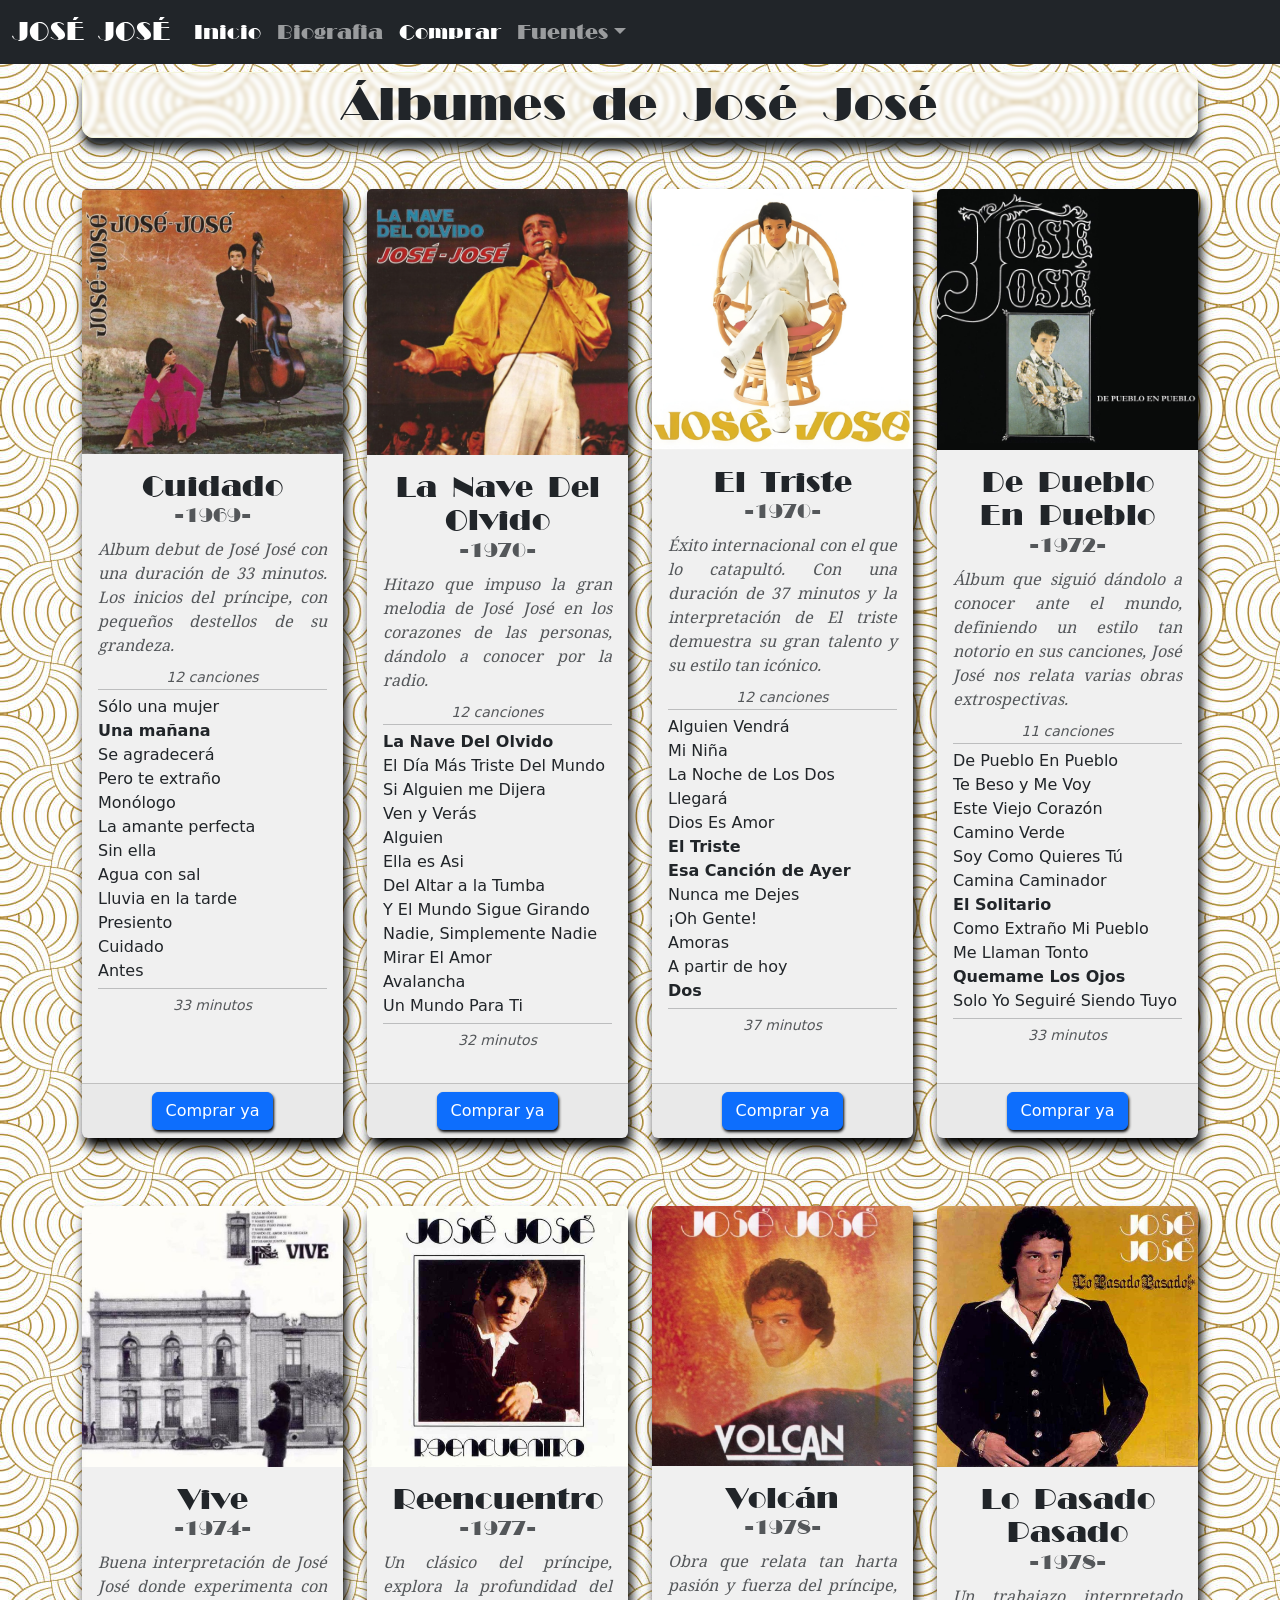
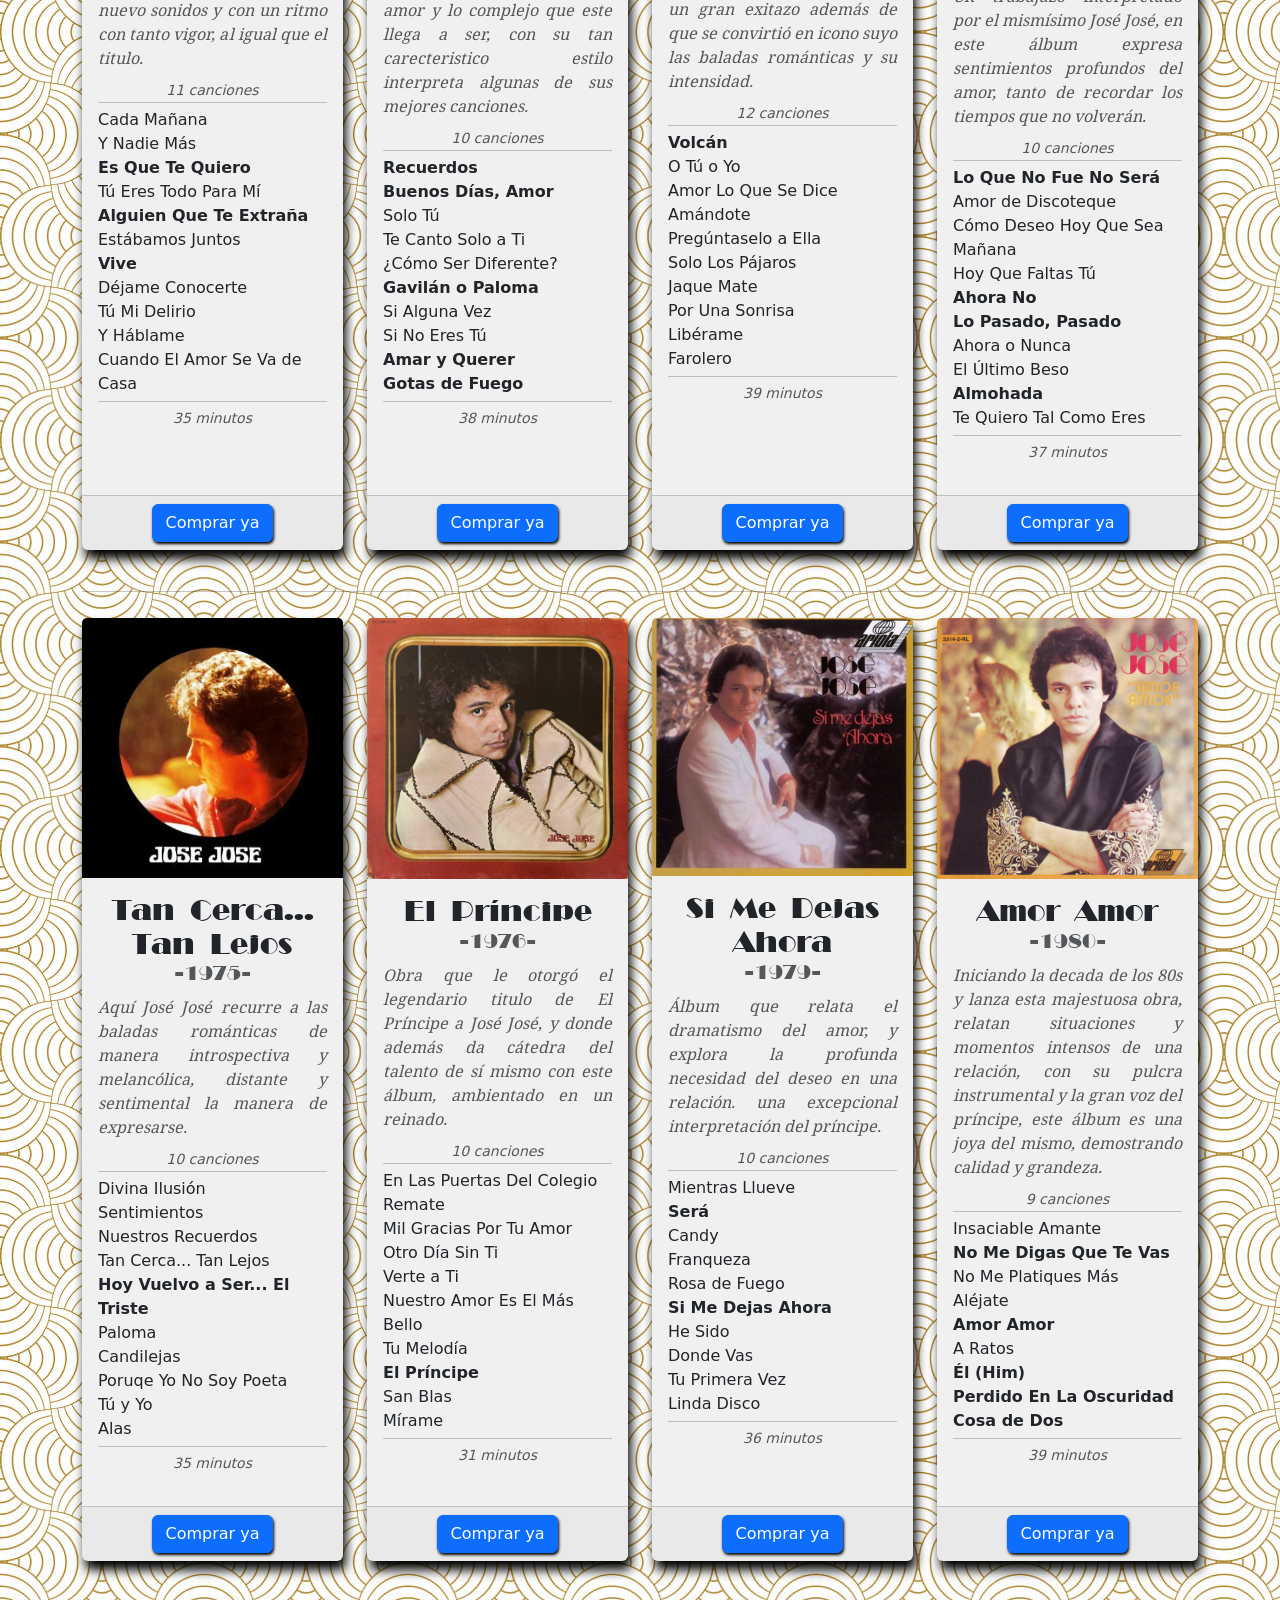
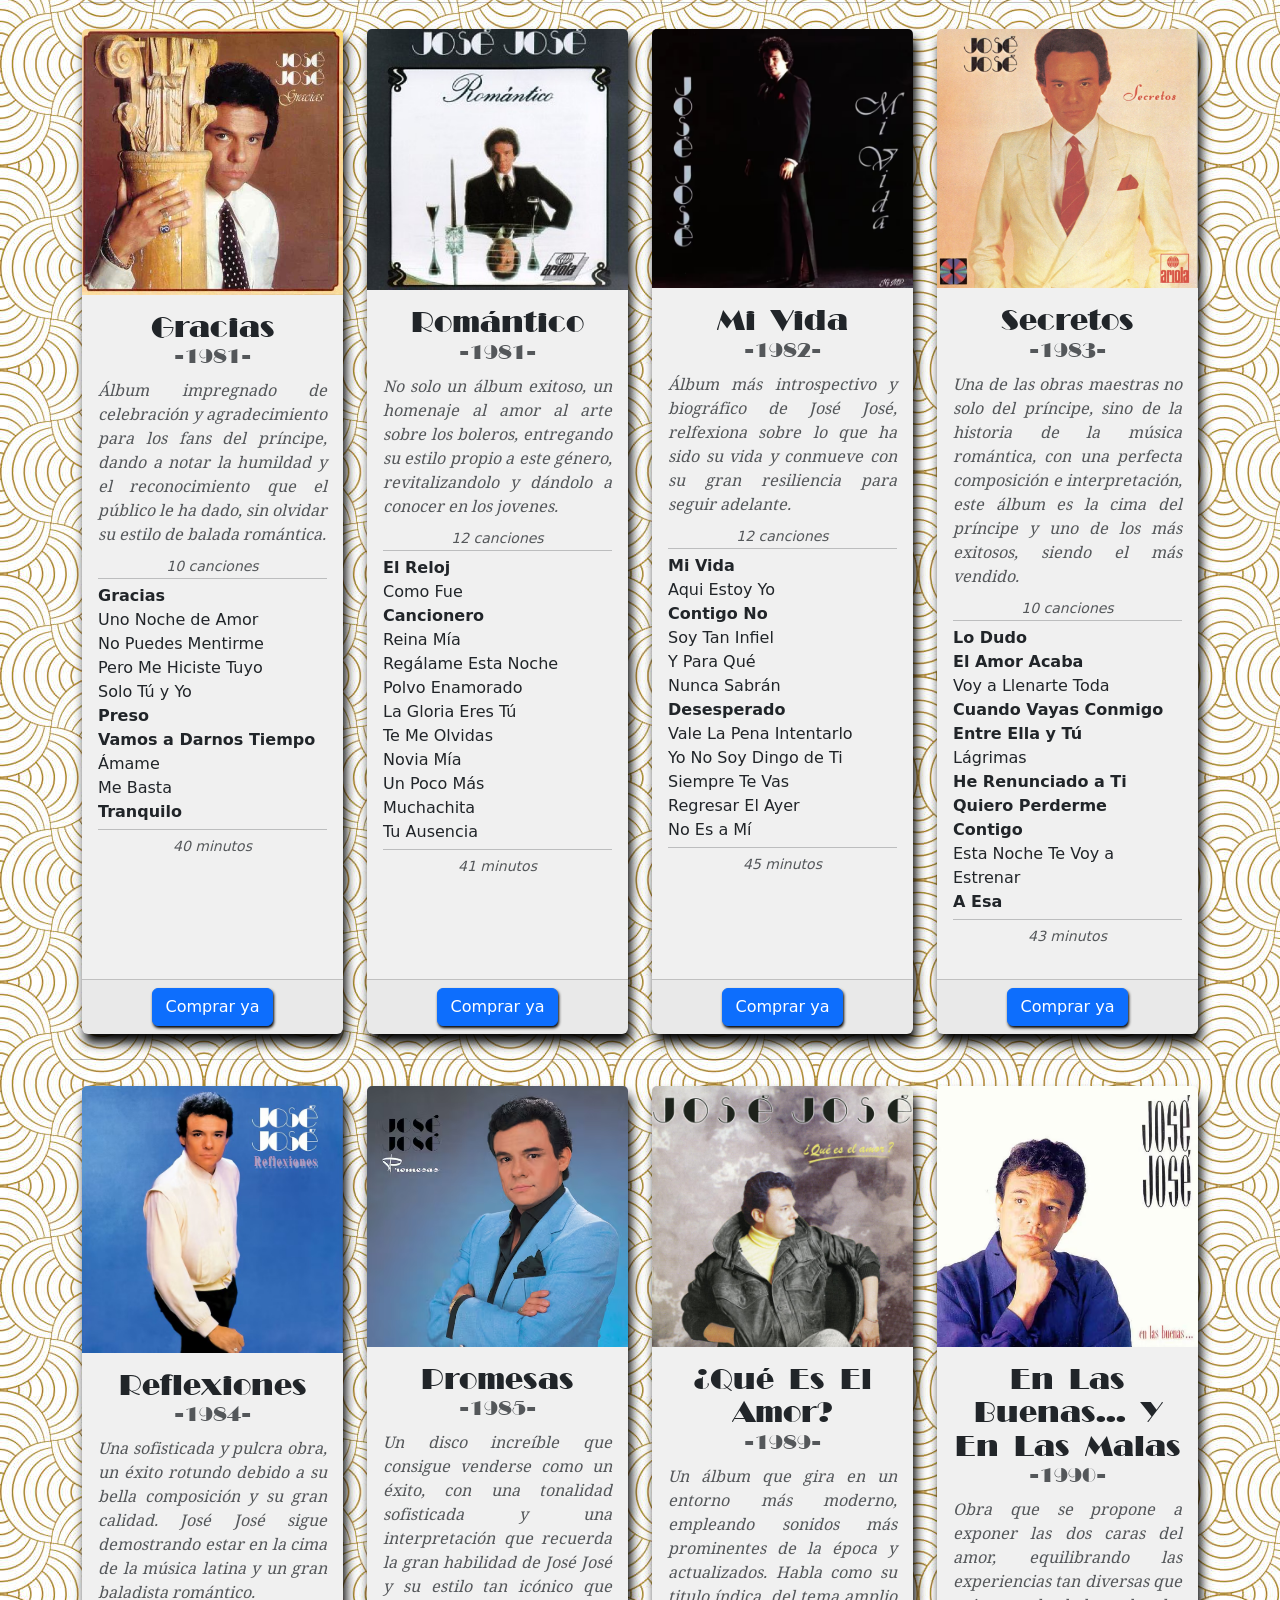
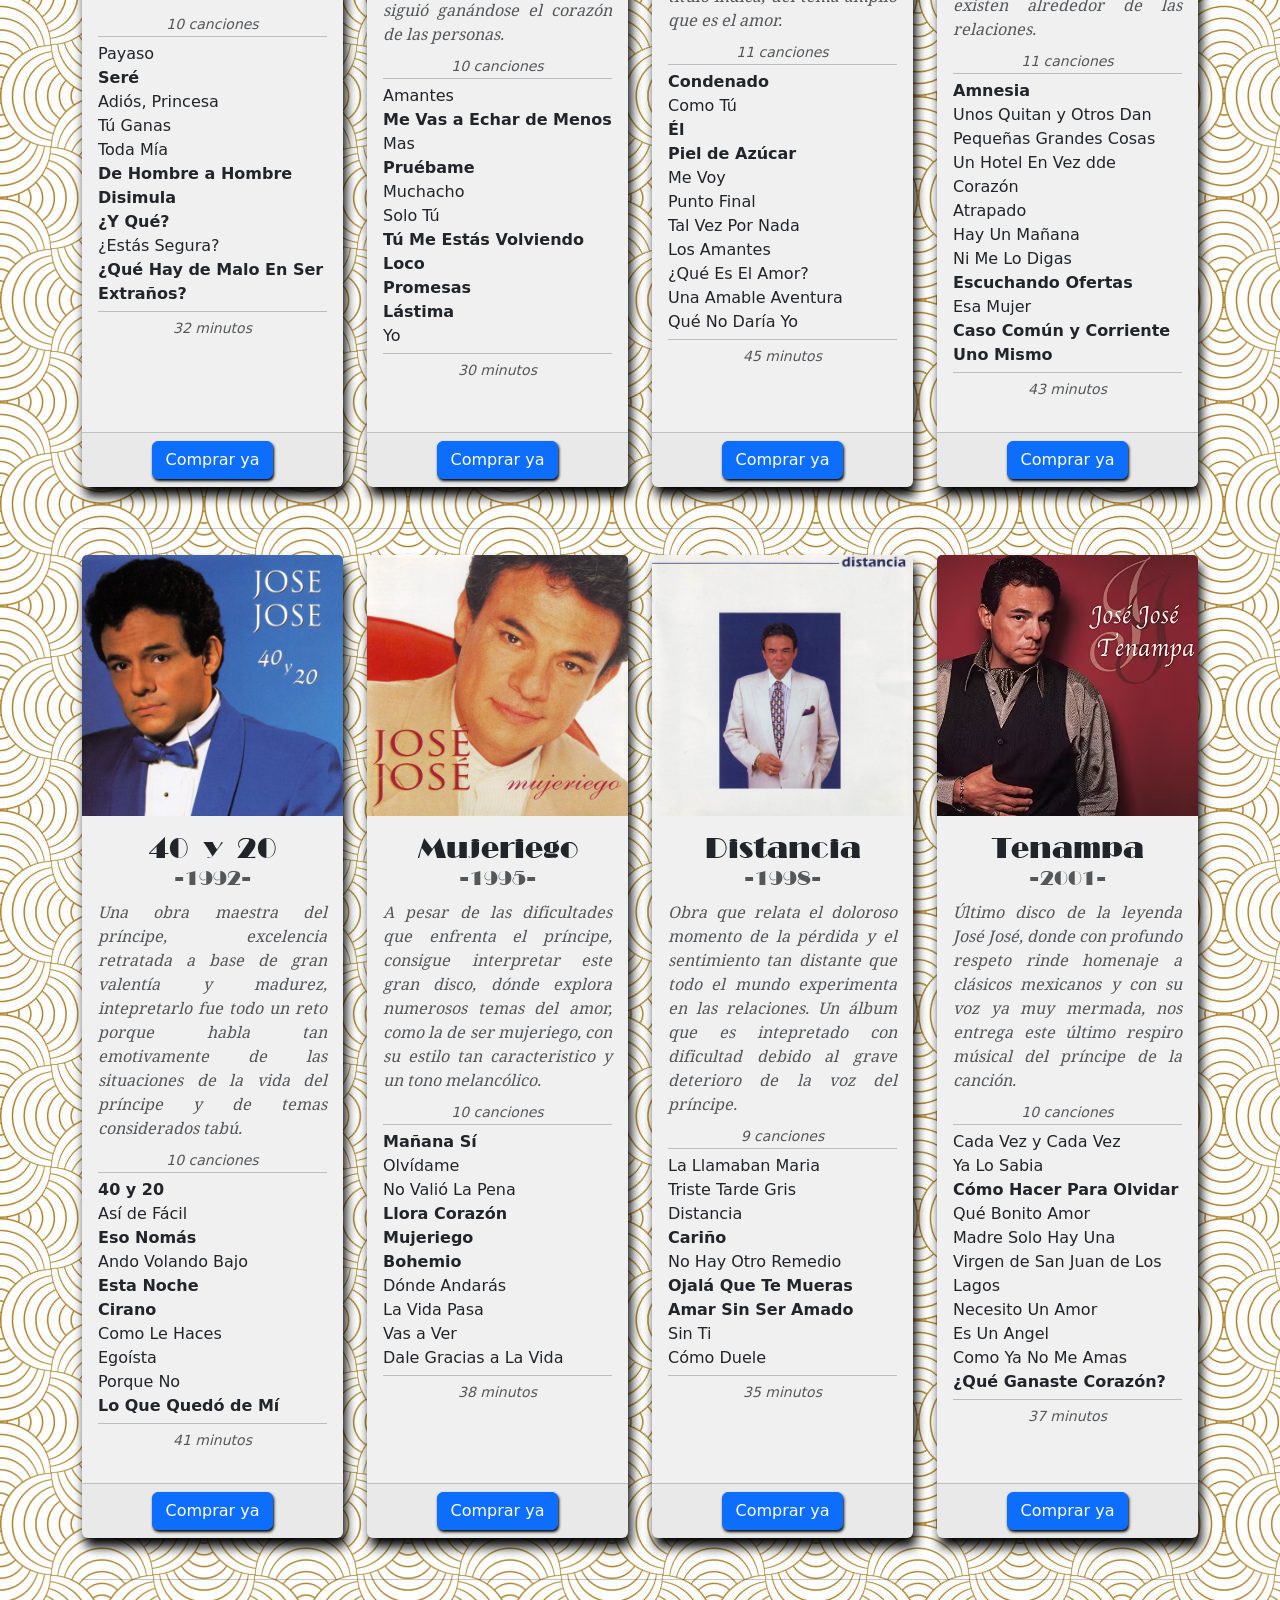
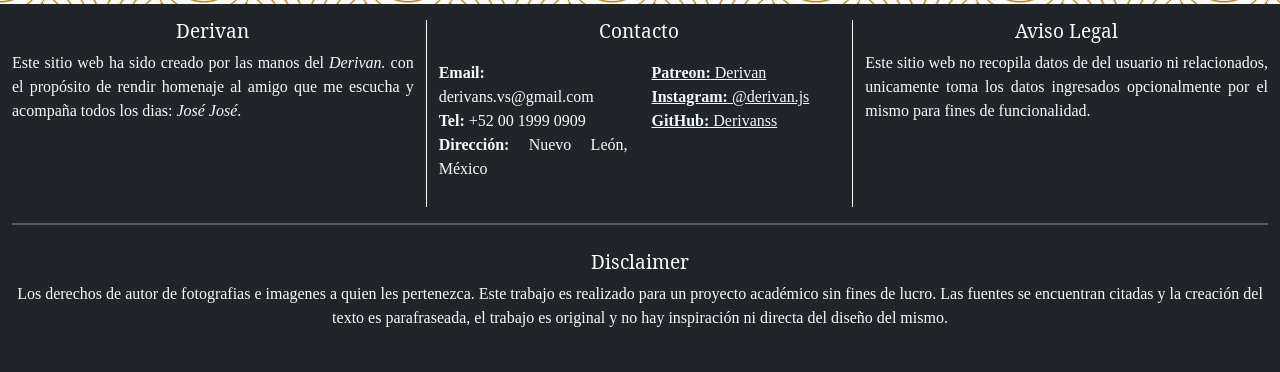
==== commit e2637d99: "Pequeñas correciones Añadir más correciones al tamaño en dispositivos reducidos" ====
--- a/albumes.html
+++ b/albumes.html
@@ -71,7 +71,7 @@
 
             <div class="col-12 mt-2">
 
-                <h1 class="titulos mb-4"> Álbumes de José José</h1>
+                <h1 class="titulos mb-2"> Álbumes de José José</h1>
             </div>
         </div>
 
--- a/style.css
+++ b/style.css
@@ -1,11 +1,11 @@
 /* Etiquetas */
 
-html{
+html {
     font-size: 16px;
     scroll-padding-top: 70px;
 }
 
-body{
+body {
     background-image: url(images/fotos/fondo.jpg);
     background-color: unset;
     margin: 0;
@@ -13,34 +13,35 @@
     overflow-x: hidden;
 }
 
-nav{
+nav {
     font-family: broadway;
     font-size: 1.25rem;
     transition: all .4s ease;
 }
-nav:hover{
+
+nav:hover {
     padding: 10px;
     font-size: 1.375rem;
 }
 
-footer{
+footer {
     font-family: serif;
 }
 
 /* Clases */
 
-.navbar-brand{
+.navbar-brand {
     font-size: 1.563rem;
 }
 
-.d-block{
+.d-block {
     width: 100%;
     height: 600px;
     object-fit: cover;
 }
 
 
-.titulos{
+.titulos {
     font-size: 2.813rem;
     font-family: broadway;
     text-align: center;
@@ -53,7 +54,7 @@
 }
 
 
-.contenidos{
+.contenidos {
     background-color: rgba(255, 255, 255, .6);
     backdrop-filter: blur(2px);
     padding: 14px;
@@ -62,170 +63,172 @@
     box-shadow: 0 7px 5px;
 }
 
-.textos{
+.textos {
     text-align: justify;
     font-size: 1.5rem;
     font-family: 'Times New Roman', Times;
 }
 
-.centro{
+.centro {
     text-align: center;
 }
 
-.justificado{
+.justificado {
     text-align: justify;
 }
 
-.noto{
+.noto {
     font-family: serif-noto;
     font-size: 1.188rem;
 }
 
-.broadway{
+.broadway {
     font-family: broadway;
 }
 
-.texto-suave{
+.texto-suave {
     opacity: .75;
     transition: all .5s ease;
 }
 
-.col{
+.col {
     margin: 10px 0;
 }
 
-.col-6, .col-lg-4{
-    margin:  10px 0 25px 0;
+.col-6,
+.col-lg-4 {
+    margin: 10px 0 25px 0;
 }
 
 /* Clases Cards */
 
-.card{
+.card {
     width: 250px;
     box-shadow: 3px 9px 11px rgb(0, 0, 0);
     background-color: rgb(240, 240, 240);
     border: 1px transparent;
 }
 
-.card-img-top{
+.card-img-top {
     min-height: 200px;
 }
 
-.card-title{
+.card-title {
     margin: 0;
     padding: 0;
 }
 
-.card-text{
+.card-text {
     margin: 10px 0 10px 0;
 }
 
 
 /* Cuidado */
-.c1{
-    transition: all .4s ease;
-}
-
-.c1:hover{
+.c1 {
+    transition: all .4s ease;
+}
+
+.c1:hover {
     transform: scale(1.03);
     background-color: rgb(255, 110, 20);
     color: unset;
 }
 
 /* La nave */
-.c2{
-    transition: all .4s ease;
-}
-
-.c2:hover{
+.c2 {
+    transition: all .4s ease;
+}
+
+.c2:hover {
     transform: scale(1.03);
     background-color: rgb(252, 38, 38);
     color: unset;
 }
 
 /* El triste */
-.c3{
-    transition: all .4s ease;
-}
-
-.c3:hover{
+.c3 {
+    transition: all .4s ease;
+}
+
+.c3:hover {
     transform: scale(1.03);
     background-color: rgb(255, 214, 79);
     color: unset;
 }
 
 /* De Pueblo */
-.c4{
-    transition: all .4s ease;
-}
-
-.c4:hover{
-    transform: scale(1.03);
-    background-color: rgb(170, 206, 194);;
+.c4 {
+    transition: all .4s ease;
+}
+
+.c4:hover {
+    transform: scale(1.03);
+    background-color: rgb(170, 206, 194);
+    ;
     color: unset;
 }
 
 /* Vive */
-.c5{
-    transition: all .4s ease;
-}
-
-.c5:hover{
+.c5 {
+    transition: all .4s ease;
+}
+
+.c5:hover {
     transform: scale(1.03);
     background-color: rgb(255, 255, 255);
     color: unset;
 }
 
 /* Reencuentro */
-.c6{
-    transition: all .4s ease;
-}
-
-.c6:hover{
+.c6 {
+    transition: all .4s ease;
+}
+
+.c6:hover {
     transform: scale(1.03);
     background-color: rgb(255, 255, 255);
     color: unset;
 }
 
 /* Volcan */
-.c7{
-    transition: all .4s ease;
-}
-
-.c7:hover{
+.c7 {
+    transition: all .4s ease;
+}
+
+.c7:hover {
     transform: scale(1.03);
     background-color: rgb(245, 96, 51);
     color: rgb(255, 255, 255);
 }
 
 /* Lo pasado */
-.c8{
-    transition: all .4s ease;
-}
-
-.c8:hover{
+.c8 {
+    transition: all .4s ease;
+}
+
+.c8:hover {
     transform: scale(1.03);
     background-color: rgb(224, 173, 4);
     color: rgb(255, 255, 255);
 }
 
 /* Amor Amor */
-.c9{
-    transition: all .4s ease;
-}
-
-.c9:hover{
+.c9 {
+    transition: all .4s ease;
+}
+
+.c9:hover {
     transform: scale(1.03);
     background-color: rgb(239, 165, 6);
     color: unset;
 }
 
 /* Romántico */
-.c10{
-    transition: all .4s ease;
-}
-
-.c10:hover{
+.c10 {
+    transition: all .4s ease;
+}
+
+.c10:hover {
     transform: scale(1.03);
     background-color: rgb(37, 42, 46);
     color: rgb(255, 255, 255);
@@ -233,181 +236,203 @@
 
 
 /* Gracias */
-.c11{
-    transition: all .4s ease;
-}
-
-.c11:hover{
+.c11 {
+    transition: all .4s ease;
+}
+
+.c11:hover {
     transform: scale(1.03);
     background-color: rgb(250, 220, 155);
     color: unset;
 }
 
 /* Secretos */
-.c12{
-    transition: all .4s ease;
-}
-
-.c12:hover{
+.c12 {
+    transition: all .4s ease;
+}
+
+.c12:hover {
     transform: scale(1.03);
     background-color: rgb(249, 218, 147);
     color: unset;
 }
 
 /* Reflexiones */
-.c13{
-    transition: all .4s ease;
-}
-
-.c13:hover{
+.c13 {
+    transition: all .4s ease;
+}
+
+.c13:hover {
     transform: scale(1.03);
     background-color: rgb(65, 120, 196);
     color: rgb(255, 255, 255);
 }
 
 /* Promesas */
-.c14{
-    transition: all .4s ease;
-}
-
-.c14:hover{
+.c14 {
+    transition: all .4s ease;
+}
+
+.c14:hover {
     transform: scale(1.03);
     background-color: rgb(84, 152, 199);
     color: unset;
 }
 
 /* Que es el amor */
-.c15{
-    transition: all .4s ease;
-}
-
-.c15:hover{
+.c15 {
+    transition: all .4s ease;
+}
+
+.c15:hover {
     transform: scale(1.03);
     background-color: rgb(117, 116, 116);
     color: rgb(213, 213, 213);
 }
 
 /* En las buenas */
-.c16{
-    transition: all .4s ease;
-}
-
-.c16:hover{
+.c16 {
+    transition: all .4s ease;
+}
+
+.c16:hover {
     transform: scale(1.03);
     background-color: rgb(35, 50, 136);
     color: rgb(255, 255, 255);
 }
 
 /* 40 y 20 */
-.c17{
-    transition: all .4s ease;
-}
-
-.c17:hover{
+.c17 {
+    transition: all .4s ease;
+}
+
+.c17:hover {
     transform: scale(1.03);
     background-color: rgb(63, 83, 163);
     color: rgb(255, 255, 255);
 }
 
 /* Mujeriego */
-.c18{
-    transition: all .4s ease;
-}
-
-.c18:hover{
+.c18 {
+    transition: all .4s ease;
+}
+
+.c18:hover {
     transform: scale(1.03);
     background-color: rgb(255, 32, 32);
     color: rgb(255, 255, 255);
 }
 
 /* Distancia */
-.c19{
-    transition: all .4s ease;
-}
-
-.c19:hover{
+.c19 {
+    transition: all .4s ease;
+}
+
+.c19:hover {
     transform: scale(1.03);
     background-color: rgb(52, 91, 176);
     color: rgb(255, 255, 255);
 }
 
 /* Tenampa */
-.c20{
-    transition: all .4s ease;
-}
-
-.c20:hover{
+.c20 {
+    transition: all .4s ease;
+}
+
+.c20:hover {
     transform: scale(1.03);
     background-color: rgb(184, 32, 32);
     color: rgb(255, 255, 255);
 }
 
 /* Mi Vida */
-.c21{
-    transition: all .4s ease;
-}
-
-.c21:hover{
+.c21 {
+    transition: all .4s ease;
+}
+
+.c21:hover {
     transform: scale(1.03);
     background-color: rgb(0, 0, 0);
     color: rgb(255, 255, 255);
 }
 
 /* Tan Cerca */
-.c22{
-    transition: all .4s ease;
-}
-
-.c22:hover{
+.c22 {
+    transition: all .4s ease;
+}
+
+.c22:hover {
     transform: scale(1.03);
     background-color: rgb(0, 0, 0);
     color: rgb(255, 255, 255);
 }
 
 /* El Príncipe */
-.c23{
-    transition: all .4s ease;
-}
-
-.c23:hover{
+.c23 {
+    transition: all .4s ease;
+}
+
+.c23:hover {
     transform: scale(1.03);
     background-color: rgb(185, 49, 49);
     color: unset;
 }
 
 /* Si Me Dejas */
-.c24{
-    transition: all .4s ease;
-}
-
-.c24:hover{
+.c24 {
+    transition: all .4s ease;
+}
+
+.c24:hover {
     transform: scale(1.03);
     background-color: rgb(202, 172, 22);
     color: unset;
 }
 
-.boton-1{
+.boton-1 {
     box-shadow: 2px 5px 6px rgb(0, 0, 0);
     transition: all .5s ease;
 }
 
-.boton-1:hover{
+.boton-1:hover {
     transform: scale(.95);
 }
-.boton-2{
+
+.boton-2 {
     box-shadow: 1px 2px 3px rgb(0, 0, 0);
     transition: all .5s ease;
 }
 
-.boton-2:hover{
+.boton-2:hover {
     transform: scale(.90);
 }
 
-fieldset{
-    background-color: rgba(73, 73, 73, 0.5);
-}
-
-.inputs-form{
+/* Formulario */
+.contenedor-formulario{
+    max-width: 55vw !important;
+    background-color: rgb(255, 255, 255);
+    border: 2px solid black;
+    border-radius: 10px;
+    box-shadow: 3px 8px 9px;
+    margin: auto;
+    padding: 20px;
+    padding-top: 0;
+    
+}
+
+.formulario-1{
+    width: unset;
+}
+
+fieldset {
+    background-color: rgba(201, 201, 201, 0.7);
+}
+
+legend{
+    text-align: left;
+}
+
+.inputs-form {
     background-color: rgba(255, 255, 255, .5);
     margin: 7px 0;
     border: none;
@@ -417,53 +442,92 @@
     height: 35px;
 }
 
+.boton-formulario{
+    width: 100%;
+    margin:  4px 0;
+    letter-spacing: 2px;
+    font-size: 1.125rem !important;
+}
+
+
+
 
 
 
 
 /* font-size en celular */
 
-@media (max-width: 767px){
-    .titulos{
-        font-size: 1.8rem;
-    }
-e
-    .textos{
-        font-size: 1.25rem;
-    }
-
-    .noto{
-        font-size: .95rem;
-    }
-
-
-    .d-block{
+@media (max-width: 767px) {
+    .titulos {
+        font-size: 1.563rem;
+    }
+
+    .textos {
+        font-size: 1.1rem !important;
+    }
+
+    .noto {
+        font-size: 0.875rem;
+    }
+
+    .col-6,.col-lg-4 {
+        margin: 5px 0;
+    }
+
+    .card-title{
+        font-size: 1rem;
+    }
+
+    .card-text{
+        font-size: 0.65rem !important;
+    }
+
+    .list-group{
+        font-size: 0.7rem !important;
+    }
+
+    p.small{
+        font-size: .6rem !important;
+    }
+
+    .boton-2{
+        font-size: .7rem !important;
+    }
+
+    .d-block {
         height: 250px;
     }
 
-    .navbar-brand{
+    .navbar-brand {
         font-size: 1.2rem;
     }
 
-    nav{
+    nav {
         font-size: 1rem;
     }
 
-    nav:hover{
+    nav:hover {
         font-size: 1.125rem;
     }
 
-    .textos{
-        font-size: 1.1rem;
-    }
-
-    .boton-1{
+    .boton-1 {
         font-size: 1.3rem !important;
     }
 
-    .footer-text{
-        font-size: .9rem !important;
-    }
-
-}
-
+    .footer-text {
+        font-size: 0.65rem !important;
+        text-align: justify;
+    }
+
+    .imgs-texto {
+        width: 110px !important;
+        height: 110px !important;
+    }
+
+    .contenedor-formulario{
+        max-width: 75vw !important;
+    }
+
+
+
+}
